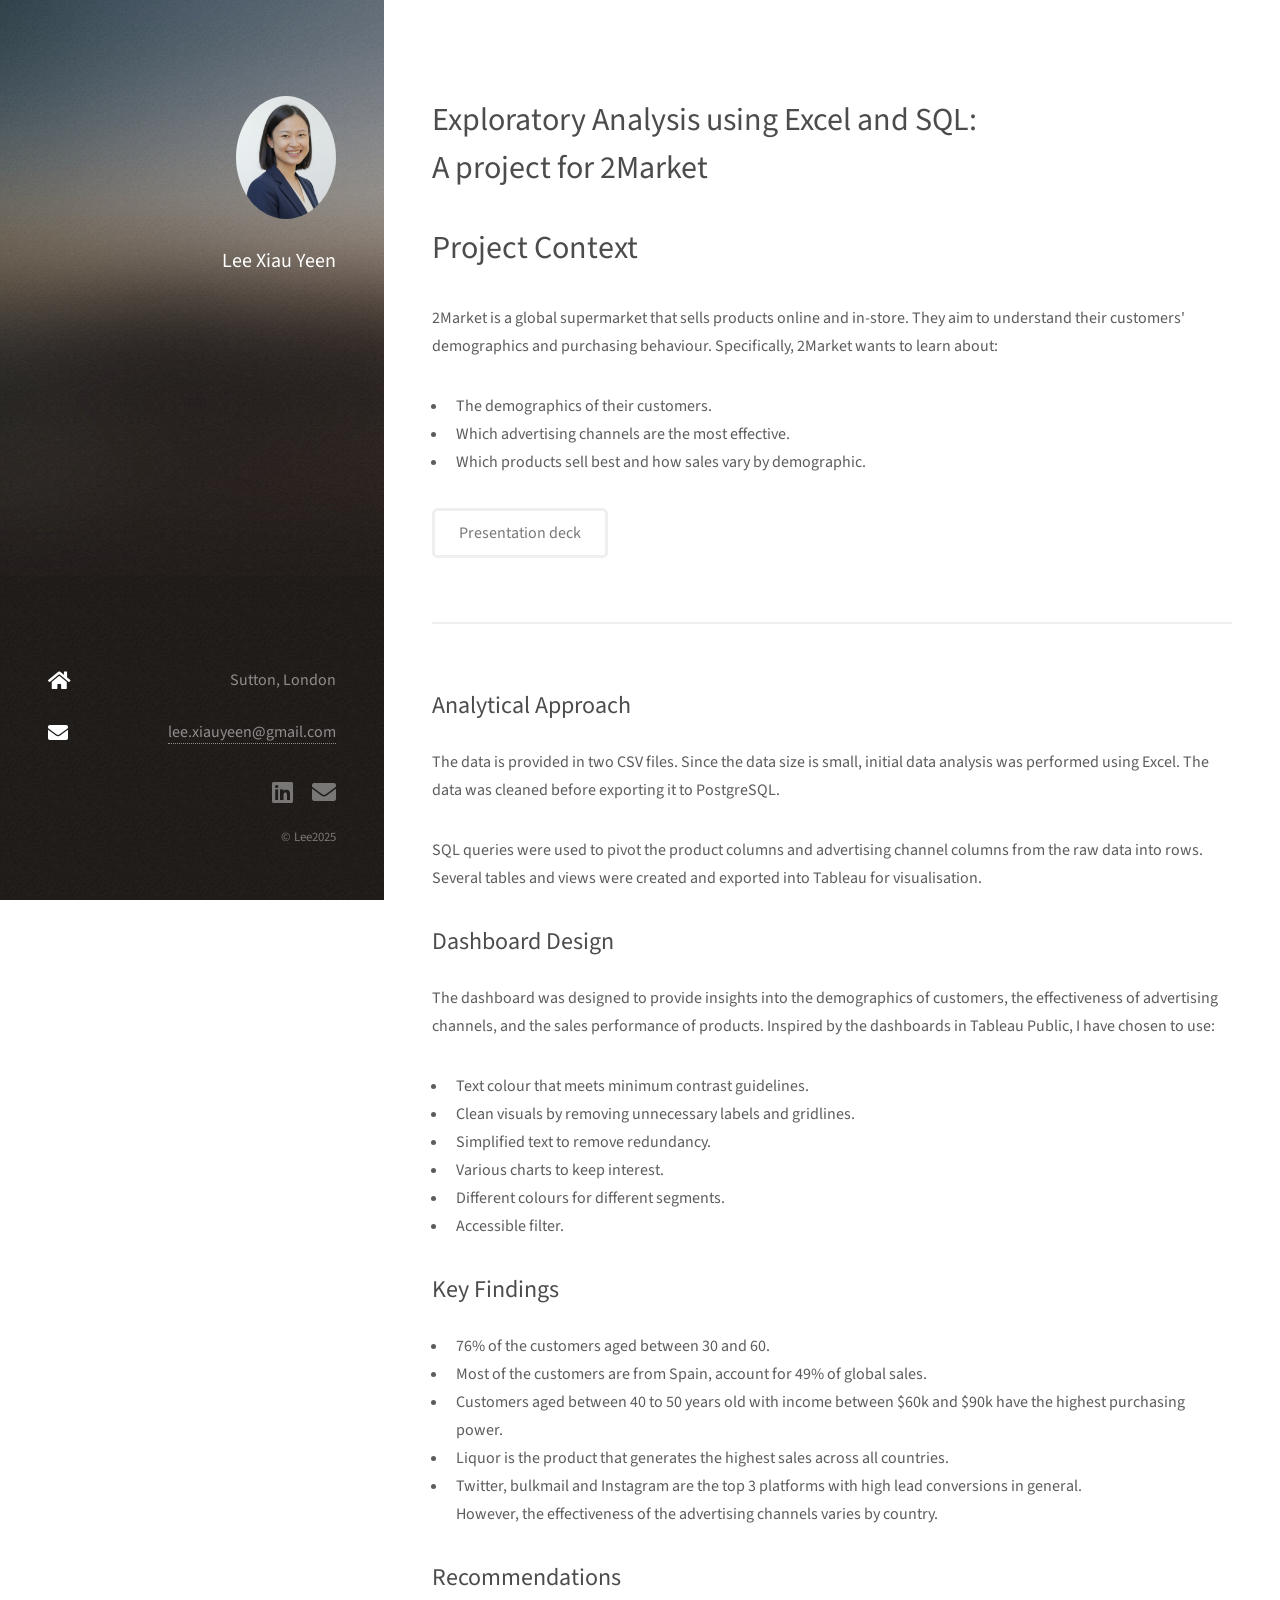
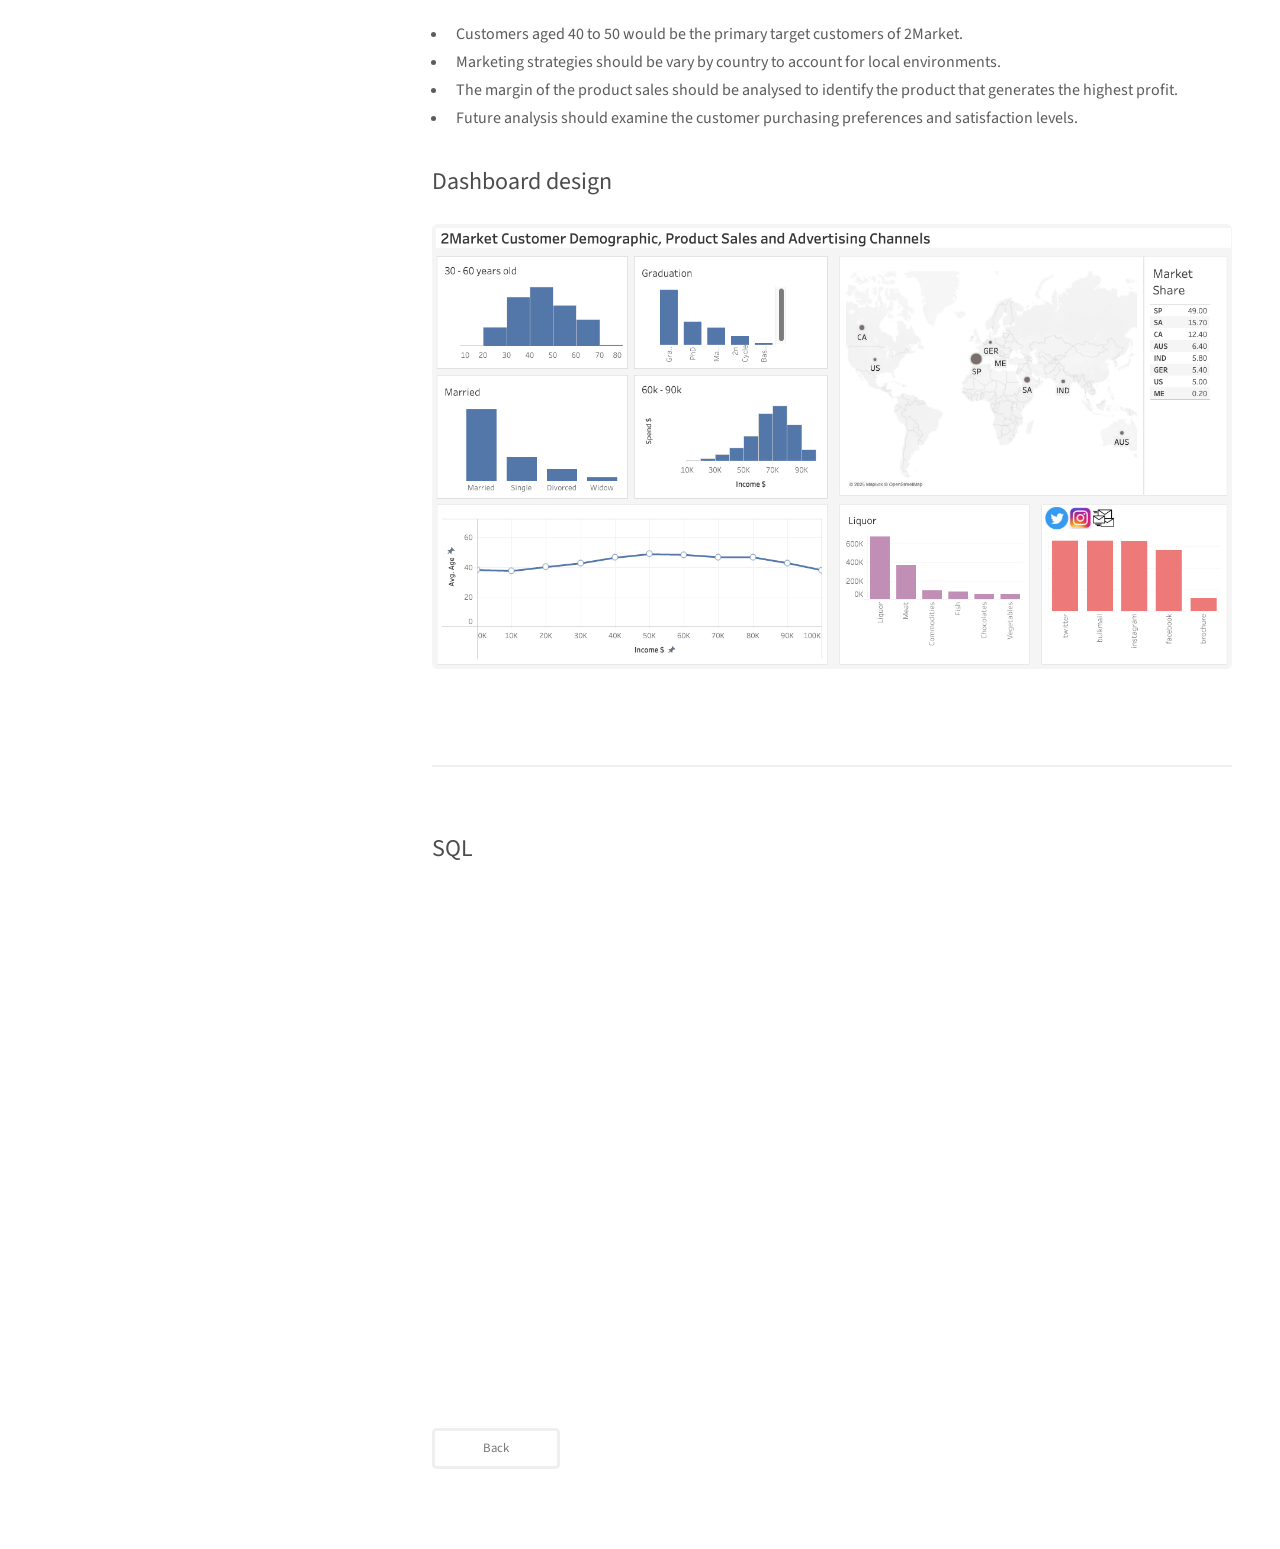
==== 2Market.html @ cb865eea "Add files via upload initial commit" ====
<!DOCTYPE HTML>
<!--
	Strata by HTML5 UP
	html5up.net | @ajlkn
	Free for personal and commercial use under the CCA 3.0 license (html5up.net/license)
-->
<html>
	<head>
		<title>Lee Xiau Yeen</title>
		<meta charset="utf-8" />
		<meta name="viewport" content="width=device-width, initial-scale=1, user-scalable=no" />
		<link rel="stylesheet" href="assets/css/main.css" />
	</head>
	<body class="is-preload">

		<!-- Header -->
			<header id="header">
				<div class="inner">
					<a href="#" class="image avatar"><img src="images/Portfolio photo.png" alt="" /></a>
					<h1><strong>Lee Xiau Yeen</strong><br />
					<br />
					</a></h1>
				</div>
			</header>

		<!-- Main -->
			<div id="main">

				<!-- One -->
					<section id="one">
						
						<header class="major">
							<h2>Exploratory Analysis using Excel and SQL: <br />
								A project for 2Market<br />
							</h2>
						</header>
						<header class="major">
							<h2>Project Context 
							</h2>
						</header>
						<p> 2Market is a global supermarket that sells products online and in-store. They aim to understand their customers' demographics and purchasing behaviour.
							Specifically, 2Market wants to learn about:
						<ul>
							<li>The demographics of their customers.</li>
							<li>Which advertising channels are the most effective.</li>
							<li>Which products sell best and how sales vary by demographic.</li>
						</ul>
						</p> 

						<ul class="actions">
							<li><a href="https://www.slideshare.net/slideshow/comprehensive-customer-and-sales-analysis-for-2market-s-marketing-strategy/286713421" class="button medium">Presentation deck</a></li>
							</ul>
							
					</section>

				<!-- Two -->
					<section id="two">
						<h2>Analytical Approach</h2>
								<p>The data is provided in two CSV files. Since the data size is small, initial data 
									analysis was performed using Excel. The data was cleaned before exporting it to PostgreSQL.</p>
								<p> SQL queries were used to pivot the product columns and advertising channel columns from the raw data into rows. 
									Several tables and views were created and exported into Tableau for visualisation. 

						<h2>Dashboard Design</h2>
							<p> The dashboard was designed to provide insights into the demographics of customers, the effectiveness of advertising channels, and the sales performance of products. 
								Inspired by the dashboards in Tableau Public, I have chosen to use:
							<ul>
								<li>Text colour that meets minimum contrast guidelines.</li>
								<li>Clean visuals by removing unnecessary labels and gridlines.</li>
								<li>Simplified text to remove redundancy.</li>
								<li>Various charts to keep interest.</li>
								<li>Different colours for different segments.</li>
								<li>Accessible filter.</li>
							</ul>
							</p>	

						<h2>Key Findings</h2>
						<ul>
							<li> 76% of the customers aged between 30 and 60.</li>
							<li> Most of the customers are from Spain, account for 49% of global sales.  </li>
							<li> Customers aged between 40 to 50 years old with income between $60k and $90k have the highest purchasing power.</li>
							<li> Liquor is the product that generates the highest sales across all countries.
							<li> Twitter, bulkmail and Instagram are the top 3 platforms with high lead conversions in general. <br>
								 However, the effectiveness of the advertising channels varies by country.
							
						</ul>
						
						<h2>Recommendations</h2>
						<ul>
							<li> Customers aged 40 to 50 would be the primary target customers of 2Market.  </li>
							<li> Marketing strategies should be vary by country to account for local environments.</li>
							<li> The margin of the product sales should be analysed to identify the product that generates the highest profit. </li>
							<li> Future analysis should examine the customer purchasing preferences and satisfaction levels. </li>
						</ul>
						
						<h2>Dashboard design</h2>
							<div class="row">
							<!-- <article class="col-6 col-12-xsmall work-item"> -->
								<a style="pointer-events: none; cursor: default;" class="image fit thumb"><img src="images/2Market/Assignment 1_2Market_Dashboard image.png" alt="" /></a>
							</article>
							
								
						
						</div>
						
					</section>

					

				<!-- Three -->
					<section id="three">

						<h2>SQL </h2>
							<iframe
  							src="http://localhost:8888/notebooks/Course%203%20Python/Assignment/Lee_Xiau%20Yeen_DA301_Assignment_Notebook.ipynb?"
  							width="100%"
  							height="500px"
							></iframe>
							<br /> <br />

					<footer>
							<ul class="actions">
							<li><a href="http://127.0.0.1:5500/html5up-strata.Lee/index.html" class="button small">Back</a></li>
							</ul>
						</footer>

						
					</section>

				<!-- Four -->
				<!--
					<section id="four">
						<h2>Elements</h2>

						<section>
							<h4>Text</h4>
							<p>This is <b>bold</b> and this is <strong>strong</strong>. This is <i>italic</i> and this is <em>emphasized</em>.
							This is <sup>superscript</sup> text and this is <sub>subscript</sub> text.
							This is <u>underlined</u> and this is code: <code>for (;;) { ... }</code>. Finally, <a href="#">this is a link</a>.</p>
							<hr />
							<header>
								<h4>Heading with a Subtitle</h4>
								<p>Lorem ipsum dolor sit amet nullam id egestas urna aliquam</p>
							</header>
							<p>Nunc lacinia ante nunc ac lobortis. Interdum adipiscing gravida odio porttitor sem non mi integer non faucibus ornare mi ut ante amet placerat aliquet. Volutpat eu sed ante lacinia sapien lorem accumsan varius montes viverra nibh in adipiscing blandit tempus accumsan.</p>
							<header>
								<h5>Heading with a Subtitle</h5>
								<p>Lorem ipsum dolor sit amet nullam id egestas urna aliquam</p>
							</header>
							<p>Nunc lacinia ante nunc ac lobortis. Interdum adipiscing gravida odio porttitor sem non mi integer non faucibus ornare mi ut ante amet placerat aliquet. Volutpat eu sed ante lacinia sapien lorem accumsan varius montes viverra nibh in adipiscing blandit tempus accumsan.</p>
							<hr />
							<h2>Heading Level 2</h2>
							<h3>Heading Level 3</h3>
							<h4>Heading Level 4</h4>
							<h5>Heading Level 5</h5>
							<h6>Heading Level 6</h6>
							<hr />
							<h5>Blockquote</h5>
							<blockquote>Fringilla nisl. Donec accumsan interdum nisi, quis tincidunt felis sagittis eget tempus euismod. Vestibulum ante ipsum primis in faucibus vestibulum. Blandit adipiscing eu felis iaculis volutpat ac adipiscing accumsan faucibus. Vestibulum ante ipsum primis in faucibus lorem ipsum dolor sit amet nullam adipiscing eu felis.</blockquote>
							<h5>Preformatted</h5>
							<pre><code>i = 0;

while (!deck.isInOrder()) {
print 'Iteration ' + i;
deck.shuffle();
i++;
}

print 'It took ' + i + ' iterations to sort the deck.';</code></pre>
						</section>

						<section>
							<h4>Lists</h4>
							<div class="row">
								<div class="col-6 col-12-xsmall">
									<h5>Unordered</h5>
									<ul>
										<li>Dolor pulvinar etiam magna etiam.</li>
										<li>Sagittis adipiscing lorem eleifend.</li>
										<li>Felis enim feugiat dolore viverra.</li>
									</ul>
									<h5>Alternate</h5>
									<ul class="alt">
										<li>Dolor pulvinar etiam magna etiam.</li>
										<li>Sagittis adipiscing lorem eleifend.</li>
										<li>Felis enim feugiat dolore viverra.</li>
									</ul>
								</div>
								<div class="col-6 col-12-xsmall">
									<h5>Ordered</h5>
									<ol>
										<li>Dolor pulvinar etiam magna etiam.</li>
										<li>Etiam vel felis at lorem sed viverra.</li>
										<li>Felis enim feugiat dolore viverra.</li>
										<li>Dolor pulvinar etiam magna etiam.</li>
										<li>Etiam vel felis at lorem sed viverra.</li>
										<li>Felis enim feugiat dolore viverra.</li>
									</ol>
									<h5>Icons</h5>
									<ul class="icons">
										<li><a href="#" class="icon brands fa-twitter"><span class="label">Twitter</span></a></li>
										<li><a href="#" class="icon brands fa-facebook-f"><span class="label">Facebook</span></a></li>
										<li><a href="#" class="icon brands fa-instagram"><span class="label">Instagram</span></a></li>
										<li><a href="#" class="icon brands fa-github"><span class="label">Github</span></a></li>
										<li><a href="#" class="icon brands fa-dribbble"><span class="label">Dribbble</span></a></li>
										<li><a href="#" class="icon brands fa-tumblr"><span class="label">Tumblr</span></a></li>
									</ul>
								</div>
							</div>
							<h5>Actions</h5>
							<ul class="actions">
								<li><a href="#" class="button primary">Default</a></li>
								<li><a href="#" class="button">Default</a></li>
							</ul>
							<ul class="actions small">
								<li><a href="#" class="button primary small">Small</a></li>
								<li><a href="#" class="button small">Small</a></li>
							</ul>
							<div class="row">
								<div class="col-6 col-12-small">
									<ul class="actions stacked">
										<li><a href="#" class="button primary">Default</a></li>
										<li><a href="#" class="button">Default</a></li>
									</ul>
								</div>
								<div class="col-6 col-12-small">
									<ul class="actions stacked">
										<li><a href="#" class="button primary small">Small</a></li>
										<li><a href="#" class="button small">Small</a></li>
									</ul>
								</div>
								<div class="col-6 col-12-small">
									<ul class="actions stacked">
										<li><a href="#" class="button primary fit">Default</a></li>
										<li><a href="#" class="button fit">Default</a></li>
									</ul>
								</div>
								<div class="col-6 col-12-small">
									<ul class="actions stacked">
										<li><a href="#" class="button primary small fit">Small</a></li>
										<li><a href="#" class="button small fit">Small</a></li>
									</ul>
								</div>
							</div>
						</section>

						<section>
							<h4>Table</h4>
							<h5>Default</h5>
							<div class="table-wrapper">
								<table>
									<thead>
										<tr>
											<th>Name</th>
											<th>Description</th>
											<th>Price</th>
										</tr>
									</thead>
									<tbody>
										<tr>
											<td>Item One</td>
											<td>Ante turpis integer aliquet porttitor.</td>
											<td>29.99</td>
										</tr>
										<tr>
											<td>Item Two</td>
											<td>Vis ac commodo adipiscing arcu aliquet.</td>
											<td>19.99</td>
										</tr>
										<tr>
											<td>Item Three</td>
											<td> Morbi faucibus arcu accumsan lorem.</td>
											<td>29.99</td>
										</tr>
										<tr>
											<td>Item Four</td>
											<td>Vitae integer tempus condimentum.</td>
											<td>19.99</td>
										</tr>
										<tr>
											<td>Item Five</td>
											<td>Ante turpis integer aliquet porttitor.</td>
											<td>29.99</td>
										</tr>
									</tbody>
									<tfoot>
										<tr>
											<td colspan="2"></td>
											<td>100.00</td>
										</tr>
									</tfoot>
								</table>
							</div>

							<h5>Alternate</h5>
							<div class="table-wrapper">
								<table class="alt">
									<thead>
										<tr>
											<th>Name</th>
											<th>Description</th>
											<th>Price</th>
										</tr>
									</thead>
									<tbody>
										<tr>
											<td>Item One</td>
											<td>Ante turpis integer aliquet porttitor.</td>
											<td>29.99</td>
										</tr>
										<tr>
											<td>Item Two</td>
											<td>Vis ac commodo adipiscing arcu aliquet.</td>
											<td>19.99</td>
										</tr>
										<tr>
											<td>Item Three</td>
											<td> Morbi faucibus arcu accumsan lorem.</td>
											<td>29.99</td>
										</tr>
										<tr>
											<td>Item Four</td>
											<td>Vitae integer tempus condimentum.</td>
											<td>19.99</td>
										</tr>
										<tr>
											<td>Item Five</td>
											<td>Ante turpis integer aliquet porttitor.</td>
											<td>29.99</td>
										</tr>
									</tbody>
									<tfoot>
										<tr>
											<td colspan="2"></td>
											<td>100.00</td>
										</tr>
									</tfoot>
								</table>
							</div>
						</section>

						<section>
							<h4>Buttons</h4>
							<ul class="actions">
								<li><a href="#" class="button primary">Primary</a></li>
								<li><a href="#" class="button">Default</a></li>
							</ul>
							<ul class="actions">
								<li><a href="#" class="button large">Large</a></li>
								<li><a href="#" class="button">Default</a></li>
								<li><a href="#" class="button small">Small</a></li>
							</ul>
							<ul class="actions fit">
								<li><a href="#" class="button primary fit">Fit</a></li>
								<li><a href="#" class="button fit">Fit</a></li>
							</ul>
							<ul class="actions fit small">
								<li><a href="#" class="button primary fit small">Fit + Small</a></li>
								<li><a href="#" class="button fit small">Fit + Small</a></li>
							</ul>
							<ul class="actions">
								<li><a href="#" class="button primary icon solid fa-download">Icon</a></li>
								<li><a href="#" class="button icon solid fa-download">Icon</a></li>
							</ul>
							<ul class="actions">
								<li><span class="button primary disabled">Primary</span></li>
								<li><span class="button disabled">Default</span></li>
							</ul>
						</section>

						<section>
							<h4>Form</h4>
							<form method="post" action="#">
								<div class="row gtr-uniform gtr-50">
									<div class="col-6 col-12-xsmall">
										<input type="text" name="demo-name" id="demo-name" value="" placeholder="Name" />
									</div>
									<div class="col-6 col-12-xsmall">
										<input type="email" name="demo-email" id="demo-email" value="" placeholder="Email" />
									</div>
									<div class="col-12">
										<select name="demo-category" id="demo-category">
											<option value="">- Category -</option>
											<option value="1">Manufacturing</option>
											<option value="1">Shipping</option>
											<option value="1">Administration</option>
											<option value="1">Human Resources</option>
										</select>
									</div>
									<div class="col-4 col-12-small">
										<input type="radio" id="demo-priority-low" name="demo-priority" checked>
										<label for="demo-priority-low">Low Priority</label>
									</div>
									<div class="col-4 col-12-small">
										<input type="radio" id="demo-priority-normal" name="demo-priority">
										<label for="demo-priority-normal">Normal Priority</label>
									</div>
									<div class="col-4 col-12-small">
										<input type="radio" id="demo-priority-high" name="demo-priority">
										<label for="demo-priority-high">High Priority</label>
									</div>
									<div class="col-6 col-12-small">
										<input type="checkbox" id="demo-copy" name="demo-copy">
										<label for="demo-copy">Email me a copy of this message</label>
									</div>
									<div class="col-6 col-12-small">
										<input type="checkbox" id="demo-human" name="demo-human" checked>
										<label for="demo-human">I am a human and not a robot</label>
									</div>
									<div class="col-12">
										<textarea name="demo-message" id="demo-message" placeholder="Enter your message" rows="6"></textarea>
									</div>
									<div class="col-12">
										<ul class="actions">
											<li><input type="submit" value="Send Message" class="primary" /></li>
											<li><input type="reset" value="Reset" /></li>
										</ul>
									</div>
								</div>
							</form>
						</section>

						<section>
							<h4>Image</h4>
							<h5>Fit</h5>
							<div class="box alt">
								<div class="row gtr-50 gtr-uniform">
									<div class="col-12"><span class="image fit"><img src="images/fulls/05.jpg" alt="" /></span></div>
									<div class="col-4"><span class="image fit"><img src="images/thumbs/01.jpg" alt="" /></span></div>
									<div class="col-4"><span class="image fit"><img src="images/thumbs/02.jpg" alt="" /></span></div>
									<div class="col-4"><span class="image fit"><img src="images/thumbs/03.jpg" alt="" /></span></div>
									<div class="col-4"><span class="image fit"><img src="images/thumbs/04.jpg" alt="" /></span></div>
									<div class="col-4"><span class="image fit"><img src="images/thumbs/05.jpg" alt="" /></span></div>
									<div class="col-4"><span class="image fit"><img src="images/thumbs/06.jpg" alt="" /></span></div>
									<div class="col-4"><span class="image fit"><img src="images/thumbs/03.jpg" alt="" /></span></div>
									<div class="col-4"><span class="image fit"><img src="images/thumbs/02.jpg" alt="" /></span></div>
									<div class="col-4"><span class="image fit"><img src="images/thumbs/01.jpg" alt="" /></span></div>
								</div>
							</div>
							<h5>Left &amp; Right</h5>
							<p><span class="image left"><img src="images/avatar.jpg" alt="" /></span>Fringilla nisl. Donec accumsan interdum nisi, quis tincidunt felis sagittis eget. tempus euismod. Vestibulum ante ipsum primis in faucibus vestibulum. Blandit adipiscing eu felis iaculis volutpat ac adipiscing accumsan eu faucibus. Integer ac pellentesque praesent tincidunt felis sagittis eget. tempus euismod. Vestibulum ante ipsum primis in faucibus vestibulum. Blandit adipiscing eu felis iaculis volutpat ac adipiscing accumsan eu faucibus. Integer ac pellentesque praesent. Donec accumsan interdum nisi, quis tincidunt felis sagittis eget. tempus euismod. Vestibulum ante ipsum primis in faucibus vestibulum. Blandit adipiscing eu felis iaculis volutpat ac adipiscing accumsan eu faucibus. Integer ac pellentesque praesent tincidunt felis sagittis eget. tempus euismod. Vestibulum ante ipsum primis in faucibus vestibulum. Blandit adipiscing eu felis iaculis volutpat ac adipiscing accumsan eu faucibus. Integer ac pellentesque praesent.</p>
							<p><span class="image right"><img src="images/avatar.jpg" alt="" /></span>Fringilla nisl. Donec accumsan interdum nisi, quis tincidunt felis sagittis eget. tempus euismod. Vestibulum ante ipsum primis in faucibus vestibulum. Blandit adipiscing eu felis iaculis volutpat ac adipiscing accumsan eu faucibus. Integer ac pellentesque praesent tincidunt felis sagittis eget. tempus euismod. Vestibulum ante ipsum primis in faucibus vestibulum. Blandit adipiscing eu felis iaculis volutpat ac adipiscing accumsan eu faucibus. Integer ac pellentesque praesent. Donec accumsan interdum nisi, quis tincidunt felis sagittis eget. tempus euismod. Vestibulum ante ipsum primis in faucibus vestibulum. Blandit adipiscing eu felis iaculis volutpat ac adipiscing accumsan eu faucibus. Integer ac pellentesque praesent tincidunt felis sagittis eget. tempus euismod. Vestibulum ante ipsum primis in faucibus vestibulum. Blandit adipiscing eu felis iaculis volutpat ac adipiscing accumsan eu faucibus. Integer ac pellentesque praesent.</p>
						</section>

					</section>
				-->

			</div>

		<!-- Footer -->
			<footer id="footer">
				
				<div class="inner"></div>
					<ul class="labeled-icons">
					<li>
					<h3 class="icon solid fa-home"><span class="label">Address</span></h3>
						Sutton, London
					</li>
					<li>
					<h3 class="icon solid fa-envelope"><span class="label">Email</span></h3>
						<a href="#">lee.xiauyeen@gmail.com</a>
					</li>
				</ul>
					<ul class="icons">
						
						<li><a href="https://www.linkedin.com/in/xiau-yeen-lee-0aab9ab6/" class="icon brands fa-linkedin"><span class="label">linkedin</span></a></li>
						<li><a href="mailto:lee.xiauyeen@gmail.com" class="icon solid fa-envelope"><span class="label">Email</span></a></li>
					</ul>
					<ul class="copyright">
						<li>&copy; Lee2025</li>
					</ul>
				</div>
			</footer>

		<!-- Scripts -->
			<script src="assets/js/jquery.min.js"></script>
			<script src="assets/js/jquery.poptrox.min.js"></script>
			<script src="assets/js/browser.min.js"></script>
			<script src="assets/js/breakpoints.min.js"></script>
			<script src="assets/js/util.js"></script>
			<script src="assets/js/main.js"></script>

	</body>
</html>
---- assets/css/main.css ----
@import url("fontawesome-all.min.css");
@import url("https://fonts.googleapis.com/css?family=Source+Sans+Pro:400,400italic");

/*
	Strata by HTML5 UP
	html5up.net | @ajlkn
	Free for personal and commercial use under the CCA 3.0 license (html5up.net/license)
*/

html, body, div, span, applet, object,
iframe, h1, h2, h3, h4, h5, h6, p, blockquote,
pre, a, abbr, acronym, address, big, cite,
code, del, dfn, em, img, ins, kbd, q, s, samp,
small, strike, strong, sub, sup, tt, var, b,
u, i, center, dl, dt, dd, ol, ul, li, fieldset,
form, label, legend, table, caption, tbody,
tfoot, thead, tr, th, td, article, aside,
canvas, details, embed, figure, figcaption,
footer, header, hgroup, menu, nav, output, ruby,
section, summary, time, mark, audio, video {
	margin: 0;
	padding: 0;
	border: 0;
	font-size: 100%;
	font: inherit;
	vertical-align: baseline;}

article, aside, details, figcaption, figure,
footer, header, hgroup, menu, nav, section {
	display: block;}

body {
	line-height: 1;
}

ol, ul {
	list-style: none;
}

blockquote, q {
	quotes: none;
}

	blockquote:before, blockquote:after, q:before, q:after {
		content: '';
		content: none;
	}

table {
	border-collapse: collapse;
	border-spacing: 0;
}

body {
	-webkit-text-size-adjust: none;
}

mark {
	background-color: transparent;
	color: inherit;
}

input::-moz-focus-inner {
	border: 0;
	padding: 0;
}

input, select, textarea {
	-moz-appearance: none;
	-webkit-appearance: none;
	-ms-appearance: none;
	appearance: none;
}

/* Basic */

	html {
		box-sizing: border-box;
	}

	*, *:before, *:after {
		box-sizing: inherit;
	}

	body {
		background: #fff;
	}

		body.is-preload *, body.is-preload *:before, body.is-preload *:after {
			-moz-animation: none !important;
			-webkit-animation: none !important;
			-ms-animation: none !important;
			animation: none !important;
			-moz-transition: none !important;
			-webkit-transition: none !important;
			-ms-transition: none !important;
			transition: none !important;
		}

	body, input, select, textarea {
		color: #5c5c5c;
		font-family: "Source Sans Pro", Helvetica, sans-serif;
		font-size: 16pt;
		font-weight: 400;
		line-height: 1.75em;
	}

	a {
		-moz-transition: color 0.2s ease-in-out, border-color 0.2s ease-in-out;
		-webkit-transition: color 0.2s ease-in-out, border-color 0.2s ease-in-out;
		-ms-transition: color 0.2s ease-in-out, border-color 0.2s ease-in-out;
		transition: color 0.2s ease-in-out, border-color 0.2s ease-in-out;
		border-bottom: dotted 1px;
		color: #49bf9d;
		text-decoration: none;
	}

		a:hover {
			border-bottom-color: transparent;
			color: #49bf9d !important;
			text-decoration: none;
		}

	strong, b {
		color: #787878;
		font-weight: 400;
	}

	em, i {
		font-style: italic;
	}

	p {
		margin: 0 0 2em 0;
	}

	h1, h2, h3, h4, h5, h6 {
		color: #4c4c4c;
		font-weight: 400;
		line-height: 1em;
		margin: 0 0 1em 0;
	}

		h1 a, h2 a, h3 a, h4 a, h5 a, h6 a {
			color: inherit;
			text-decoration: none;
		}

	h1 {
		font-size: 2em;
		line-height: 1.5em;
	}

	h2 {
		font-size: 1.5em;
		line-height: 1.5em;
	}

	h3 {
		font-size: 1.25em;
		line-height: 1.5em;
	}

	h4 {
		font-size: 1.1em;
		line-height: 1.5em;
		color: #3584bd;
	}

	h5 {
		font-size: 0.9em;
		line-height: 1.5em;
	}

	h6 {
		font-size: 0.7em;
		line-height: 1.5em;
	}

	sub {
		font-size: 0.8em;
		position: relative;
		top: 0.5em;
	}

	sup {
		font-size: 0.8em;
		position: relative;
		top: -0.5em;
	}

	hr {
		border: 0;
		border-bottom: solid 2px #efefef;
		margin: 2em 0;
	}

		hr.major {
			margin: 3em 0;
		}

	blockquote {
		border-left: solid 6px #efefef;
		font-style: italic;
		margin: 0 0 2em 0;
		padding: 0.5em 0 0.5em 1.5em;
	}

	code {
		background: #f7f7f7;
		border-radius: 0.35em;
		border: solid 2px #efefef;
		font-family: "Courier New", monospace;
		font-size: 0.9em;
		margin: 0 0.25em;
		padding: 0.25em 0.65em;
	}

	pre {
		-webkit-overflow-scrolling: touch;
		font-family: "Courier New", monospace;
		font-size: 0.9em;
		margin: 0 0 2em 0;
	}

		pre code {
			display: block;
			line-height: 1.75em;
			padding: 1em 1.5em;
			overflow-x: auto;
		}

	.align-left {
		text-align: left;
	}

	.align-center {
		text-align: center;
	}

	.align-right {
		text-align: right;
	}

/* Container */

	.container {
		margin: 0 auto;
		max-width: calc(100% - 4em);
		width: 100%;
	}

		.container.xsmall {
			width: 25%;
		}

		.container.small {
			width: 50%;
		}

		.container.medium {
			width: 75%;
		}

		.container.large {
			width: 125%;
		}

		.container.xlarge {
			width: 150%;
		}

		.container.max {
			width: 100%;
		}

		@media screen and (max-width: 980px) {

			.container {
				width: 100% !important;
				max-width: 100% !important;
			}

		}

		@media screen and (max-width: 480px) {

			.container {
				max-width: calc(100% - 3em);
			}

		}

/* Row */

	.row {
		display: flex;
		flex-wrap: wrap;
		box-sizing: border-box;
		align-items: stretch;
	}

		.row > * {
			box-sizing: border-box;
		}

		.row.gtr-uniform > * > :last-child {
			margin-bottom: 0;
		}

		.row.aln-left {
			justify-content: flex-start;
		}

		.row.aln-center {
			justify-content: center;
		}

		.row.aln-right {
			justify-content: flex-end;
		}

		.row.aln-top {
			align-items: flex-start;
		}

		.row.aln-middle {
			align-items: center;
		}

		.row.aln-bottom {
			align-items: flex-end;
		}

		.row > .imp {
			order: -1;
		}

		.row > .col-1 {
			width: 8.33333%;
		}

		.row > .off-1 {
			margin-left: 8.33333%;
		}

		.row > .col-2 {
			width: 16.66667%;
		}

		.row > .off-2 {
			margin-left: 16.66667%;
		}

		.row > .col-3 {
			width: 25%;
		}

		.row > .off-3 {
			margin-left: 25%;
		}

		.row > .col-4 {
			width: 33.33333%;
		}

		.row > .off-4 {
			margin-left: 33.33333%;
		}

		.row > .col-5 {
			width: 41.66667%;
		}

		.row > .off-5 {
			margin-left: 41.66667%;
		}

		.row > .col-6 {
			width: 50%;
		}

		.row > .off-6 {
			margin-left: 50%;
		}

		.row > .col-7 {
			width: 58.33333%;
		}

		.row > .off-7 {
			margin-left: 58.33333%;
		}

		.row > .col-8 {
			width: 66.66667%;
		}

		.row > .off-8 {
			margin-left: 66.66667%;
		}

		.row > .col-9 {
			width: 75%;
		}

		.row > .off-9 {
			margin-left: 75%;
		}

		.row > .col-10 {
			width: 83.33333%;
		}

		.row > .off-10 {
			margin-left: 83.33333%;
		}

		.row > .col-11 {
			width: 91.66667%;
		}

		.row > .off-11 {
			margin-left: 91.66667%;
		}

		.row > .col-12 {
			width: 100%;
		}

		.row > .off-12 {
			margin-left: 100%;
		}

		.row.gtr-0 {
			margin-top: 0;
			margin-left: 0em;
		}

			.row.gtr-0 > * {
				padding: 0 0 0 0em;
			}

			.row.gtr-0.gtr-uniform {
				margin-top: 0em;
			}

				.row.gtr-0.gtr-uniform > * {
					padding-top: 0em;
				}

		.row.gtr-25 {
			margin-top: 0;
			margin-left: -0.625em;
		}

			.row.gtr-25 > * {
				padding: 0 0 0 0.625em;
			}

			.row.gtr-25.gtr-uniform {
				margin-top: -0.625em;
			}

				.row.gtr-25.gtr-uniform > * {
					padding-top: 0.625em;
				}

		.row.gtr-50 {
			margin-top: 0;
			margin-left: -1.25em;
		}

			.row.gtr-50 > * {
				padding: 0 0 0 1.25em;
			}

			.row.gtr-50.gtr-uniform {
				margin-top: -1.25em;
			}

				.row.gtr-50.gtr-uniform > * {
					padding-top: 1.25em;
				}

		.row {
			margin-top: 0;
			margin-left: -2.5em;
		}

			.row > * {
				padding: 0 0 0 2.5em;
			}

			.row.gtr-uniform {
				margin-top: -2.5em;
			}

				.row.gtr-uniform > * {
					padding-top: 2.5em;
				}

		.row.gtr-150 {
			margin-top: 0;
			margin-left: -3.75em;
		}

			.row.gtr-150 > * {
				padding: 0 0 0 3.75em;
			}

			.row.gtr-150.gtr-uniform {
				margin-top: -3.75em;
			}

				.row.gtr-150.gtr-uniform > * {
					padding-top: 3.75em;
				}

		.row.gtr-200 {
			margin-top: 0;
			margin-left: -5em;
		}

			.row.gtr-200 > * {
				padding: 0 0 0 5em;
			}

			.row.gtr-200.gtr-uniform {
				margin-top: -5em;
			}

				.row.gtr-200.gtr-uniform > * {
					padding-top: 5em;
				}

		@media screen and (max-width: 1800px) {

			.row {
				display: flex;
				flex-wrap: wrap;
				box-sizing: border-box;
				align-items: stretch;
			}

				.row > * {
					box-sizing: border-box;
				}

				.row.gtr-uniform > * > :last-child {
					margin-bottom: 0;
				}

				.row.aln-left {
					justify-content: flex-start;
				}

				.row.aln-center {
					justify-content: center;
				}

				.row.aln-right {
					justify-content: flex-end;
				}

				.row.aln-top {
					align-items: flex-start;
				}

				.row.aln-middle {
					align-items: center;
				}

				.row.aln-bottom {
					align-items: flex-end;
				}

				.row > .imp-xlarge {
					order: -1;
				}

				.row > .col-1-xlarge {
					width: 8.33333%;
				}

				.row > .off-1-xlarge {
					margin-left: 8.33333%;
				}

				.row > .col-2-xlarge {
					width: 16.66667%;
				}

				.row > .off-2-xlarge {
					margin-left: 16.66667%;
				}

				.row > .col-3-xlarge {
					width: 25%;
				}

				.row > .off-3-xlarge {
					margin-left: 25%;
				}

				.row > .col-4-xlarge {
					width: 33.33333%;
				}

				.row > .off-4-xlarge {
					margin-left: 33.33333%;
				}

				.row > .col-5-xlarge {
					width: 41.66667%;
				}

				.row > .off-5-xlarge {
					margin-left: 41.66667%;
				}

				.row > .col-6-xlarge {
					width: 50%;
				}

				.row > .off-6-xlarge {
					margin-left: 50%;
				}

				.row > .col-7-xlarge {
					width: 58.33333%;
				}

				.row > .off-7-xlarge {
					margin-left: 58.33333%;
				}

				.row > .col-8-xlarge {
					width: 66.66667%;
				}

				.row > .off-8-xlarge {
					margin-left: 66.66667%;
				}

				.row > .col-9-xlarge {
					width: 75%;
				}

				.row > .off-9-xlarge {
					margin-left: 75%;
				}

				.row > .col-10-xlarge {
					width: 83.33333%;
				}

				.row > .off-10-xlarge {
					margin-left: 83.33333%;
				}

				.row > .col-11-xlarge {
					width: 91.66667%;
				}

				.row > .off-11-xlarge {
					margin-left: 91.66667%;
				}

				.row > .col-12-xlarge {
					width: 100%;
				}

				.row > .off-12-xlarge {
					margin-left: 100%;
				}

				.row.gtr-0 {
					margin-top: 0;
					margin-left: 0em;
				}

					.row.gtr-0 > * {
						padding: 0 0 0 0em;
					}

					.row.gtr-0.gtr-uniform {
						margin-top: 0em;
					}

						.row.gtr-0.gtr-uniform > * {
							padding-top: 0em;
						}

				.row.gtr-25 {
					margin-top: 0;
					margin-left: -0.625em;
				}

					.row.gtr-25 > * {
						padding: 0 0 0 0.625em;
					}

					.row.gtr-25.gtr-uniform {
						margin-top: -0.625em;
					}

						.row.gtr-25.gtr-uniform > * {
							padding-top: 0.625em;
						}

				.row.gtr-50 {
					margin-top: 0;
					margin-left: -1.25em;
				}

					.row.gtr-50 > * {
						padding: 0 0 0 1.25em;
					}

					.row.gtr-50.gtr-uniform {
						margin-top: -1.25em;
					}

						.row.gtr-50.gtr-uniform > * {
							padding-top: 1.25em;
						}

				.row {
					margin-top: 0;
					margin-left: -2.5em;
				}

					.row > * {
						padding: 0 0 0 2.5em;
					}

					.row.gtr-uniform {
						margin-top: -2.5em;
					}

						.row.gtr-uniform > * {
							padding-top: 2.5em;
						}

				.row.gtr-150 {
					margin-top: 0;
					margin-left: -3.75em;
				}

					.row.gtr-150 > * {
						padding: 0 0 0 3.75em;
					}

					.row.gtr-150.gtr-uniform {
						margin-top: -3.75em;
					}

						.row.gtr-150.gtr-uniform > * {
							padding-top: 3.75em;
						}

				.row.gtr-200 {
					margin-top: 0;
					margin-left: -5em;
				}

					.row.gtr-200 > * {
						padding: 0 0 0 5em;
					}

					.row.gtr-200.gtr-uniform {
						margin-top: -5em;
					}

						.row.gtr-200.gtr-uniform > * {
							padding-top: 5em;
						}

		}

		@media screen and (max-width: 1280px) {

			.row {
				display: flex;
				flex-wrap: wrap;
				box-sizing: border-box;
				align-items: stretch;
			}

				.row > * {
					box-sizing: border-box;
				}

				.row.gtr-uniform > * > :last-child {
					margin-bottom: 0;
				}

				.row.aln-left {
					justify-content: flex-start;
				}

				.row.aln-center {
					justify-content: center;
				}

				.row.aln-right {
					justify-content: flex-end;
				}

				.row.aln-top {
					align-items: flex-start;
				}

				.row.aln-middle {
					align-items: center;
				}

				.row.aln-bottom {
					align-items: flex-end;
				}

				.row > .imp-large {
					order: -1;
				}

				.row > .col-1-large {
					width: 8.33333%;
				}

				.row > .off-1-large {
					margin-left: 8.33333%;
				}

				.row > .col-2-large {
					width: 16.66667%;
				}

				.row > .off-2-large {
					margin-left: 16.66667%;
				}

				.row > .col-3-large {
					width: 25%;
				}

				.row > .off-3-large {
					margin-left: 25%;
				}

				.row > .col-4-large {
					width: 33.33333%;
				}

				.row > .off-4-large {
					margin-left: 33.33333%;
				}

				.row > .col-5-large {
					width: 41.66667%;
				}

				.row > .off-5-large {
					margin-left: 41.66667%;
				}

				.row > .col-6-large {
					width: 50%;
				}

				.row > .off-6-large {
					margin-left: 50%;
				}

				.row > .col-7-large {
					width: 58.33333%;
				}

				.row > .off-7-large {
					margin-left: 58.33333%;
				}

				.row > .col-8-large {
					width: 66.66667%;
				}

				.row > .off-8-large {
					margin-left: 66.66667%;
				}

				.row > .col-9-large {
					width: 75%;
				}

				.row > .off-9-large {
					margin-left: 75%;
				}

				.row > .col-10-large {
					width: 83.33333%;
				}

				.row > .off-10-large {
					margin-left: 83.33333%;
				}

				.row > .col-11-large {
					width: 91.66667%;
				}

				.row > .off-11-large {
					margin-left: 91.66667%;
				}

				.row > .col-12-large {
					width: 100%;
				}

				.row > .off-12-large {
					margin-left: 100%;
				}

				.row.gtr-0 {
					margin-top: 0;
					margin-left: 0em;
				}

					.row.gtr-0 > * {
						padding: 0 0 0 0em;
					}

					.row.gtr-0.gtr-uniform {
						margin-top: 0em;
					}

						.row.gtr-0.gtr-uniform > * {
							padding-top: 0em;
						}

				.row.gtr-25 {
					margin-top: 0;
					margin-left: -0.5em;
				}

					.row.gtr-25 > * {
						padding: 0 0 0 0.5em;
					}

					.row.gtr-25.gtr-uniform {
						margin-top: -0.5em;
					}

						.row.gtr-25.gtr-uniform > * {
							padding-top: 0.5em;
						}

				.row.gtr-50 {
					margin-top: 0;
					margin-left: -1em;
				}

					.row.gtr-50 > * {
						padding: 0 0 0 1em;
					}

					.row.gtr-50.gtr-uniform {
						margin-top: -1em;
					}

						.row.gtr-50.gtr-uniform > * {
							padding-top: 1em;
						}

				.row {
					margin-top: 0;
					margin-left: -2em;
				}

					.row > * {
						padding: 0 0 0 2em;
					}

					.row.gtr-uniform {
						margin-top: -2em;
					}

						.row.gtr-uniform > * {
							padding-top: 2em;
						}

				.row.gtr-150 {
					margin-top: 0;
					margin-left: -3em;
				}

					.row.gtr-150 > * {
						padding: 0 0 0 3em;
					}

					.row.gtr-150.gtr-uniform {
						margin-top: -3em;
					}

						.row.gtr-150.gtr-uniform > * {
							padding-top: 3em;
						}

				.row.gtr-200 {
					margin-top: 0;
					margin-left: -4em;
				}

					.row.gtr-200 > * {
						padding: 0 0 0 4em;
					}

					.row.gtr-200.gtr-uniform {
						margin-top: -4em;
					}

						.row.gtr-200.gtr-uniform > * {
							padding-top: 4em;
						}

		}

		@media screen and (max-width: 980px) {

			.row {
				display: flex;
				flex-wrap: wrap;
				box-sizing: border-box;
				align-items: stretch;
			}

				.row > * {
					box-sizing: border-box;
				}

				.row.gtr-uniform > * > :last-child {
					margin-bottom: 0;
				}

				.row.aln-left {
					justify-content: flex-start;
				}

				.row.aln-center {
					justify-content: center;
				}

				.row.aln-right {
					justify-content: flex-end;
				}

				.row.aln-top {
					align-items: flex-start;
				}

				.row.aln-middle {
					align-items: center;
				}

				.row.aln-bottom {
					align-items: flex-end;
				}

				.row > .imp-medium {
					order: -1;
				}

				.row > .col-1-medium {
					width: 8.33333%;
				}

				.row > .off-1-medium {
					margin-left: 8.33333%;
				}

				.row > .col-2-medium {
					width: 16.66667%;
				}

				.row > .off-2-medium {
					margin-left: 16.66667%;
				}

				.row > .col-3-medium {
					width: 25%;
				}

				.row > .off-3-medium {
					margin-left: 25%;
				}

				.row > .col-4-medium {
					width: 33.33333%;
				}

				.row > .off-4-medium {
					margin-left: 33.33333%;
				}

				.row > .col-5-medium {
					width: 41.66667%;
				}

				.row > .off-5-medium {
					margin-left: 41.66667%;
				}

				.row > .col-6-medium {
					width: 50%;
				}

				.row > .off-6-medium {
					margin-left: 50%;
				}

				.row > .col-7-medium {
					width: 58.33333%;
				}

				.row > .off-7-medium {
					margin-left: 58.33333%;
				}

				.row > .col-8-medium {
					width: 66.66667%;
				}

				.row > .off-8-medium {
					margin-left: 66.66667%;
				}

				.row > .col-9-medium {
					width: 75%;
				}

				.row > .off-9-medium {
					margin-left: 75%;
				}

				.row > .col-10-medium {
					width: 83.33333%;
				}

				.row > .off-10-medium {
					margin-left: 83.33333%;
				}

				.row > .col-11-medium {
					width: 91.66667%;
				}

				.row > .off-11-medium {
					margin-left: 91.66667%;
				}

				.row > .col-12-medium {
					width: 100%;
				}

				.row > .off-12-medium {
					margin-left: 100%;
				}

				.row.gtr-0 {
					margin-top: 0;
					margin-left: 0em;
				}

					.row.gtr-0 > * {
						padding: 0 0 0 0em;
					}

					.row.gtr-0.gtr-uniform {
						margin-top: 0em;
					}

						.row.gtr-0.gtr-uniform > * {
							padding-top: 0em;
						}

				.row.gtr-25 {
					margin-top: 0;
					margin-left: -0.5em;
				}

					.row.gtr-25 > * {
						padding: 0 0 0 0.5em;
					}

					.row.gtr-25.gtr-uniform {
						margin-top: -0.5em;
					}

						.row.gtr-25.gtr-uniform > * {
							padding-top: 0.5em;
						}

				.row.gtr-50 {
					margin-top: 0;
					margin-left: -1em;
				}

					.row.gtr-50 > * {
						padding: 0 0 0 1em;
					}

					.row.gtr-50.gtr-uniform {
						margin-top: -1em;
					}

						.row.gtr-50.gtr-uniform > * {
							padding-top: 1em;
						}

				.row {
					margin-top: 0;
					margin-left: -2em;
				}

					.row > * {
						padding: 0 0 0 2em;
					}

					.row.gtr-uniform {
						margin-top: -2em;
					}

						.row.gtr-uniform > * {
							padding-top: 2em;
						}

				.row.gtr-150 {
					margin-top: 0;
					margin-left: -3em;
				}

					.row.gtr-150 > * {
						padding: 0 0 0 3em;
					}

					.row.gtr-150.gtr-uniform {
						margin-top: -3em;
					}

						.row.gtr-150.gtr-uniform > * {
							padding-top: 3em;
						}

				.row.gtr-200 {
					margin-top: 0;
					margin-left: -4em;
				}

					.row.gtr-200 > * {
						padding: 0 0 0 4em;
					}

					.row.gtr-200.gtr-uniform {
						margin-top: -4em;
					}

						.row.gtr-200.gtr-uniform > * {
							padding-top: 4em;
						}

		}

		@media screen and (max-width: 736px) {

			.row {
				display: flex;
				flex-wrap: wrap;
				box-sizing: border-box;
				align-items: stretch;
			}

				.row > * {
					box-sizing: border-box;
				}

				.row.gtr-uniform > * > :last-child {
					margin-bottom: 0;
				}

				.row.aln-left {
					justify-content: flex-start;
				}

				.row.aln-center {
					justify-content: center;
				}

				.row.aln-right {
					justify-content: flex-end;
				}

				.row.aln-top {
					align-items: flex-start;
				}

				.row.aln-middle {
					align-items: center;
				}

				.row.aln-bottom {
					align-items: flex-end;
				}

				.row > .imp-small {
					order: -1;
				}

				.row > .col-1-small {
					width: 8.33333%;
				}

				.row > .off-1-small {
					margin-left: 8.33333%;
				}

				.row > .col-2-small {
					width: 16.66667%;
				}

				.row > .off-2-small {
					margin-left: 16.66667%;
				}

				.row > .col-3-small {
					width: 25%;
				}

				.row > .off-3-small {
					margin-left: 25%;
				}

				.row > .col-4-small {
					width: 33.33333%;
				}

				.row > .off-4-small {
					margin-left: 33.33333%;
				}

				.row > .col-5-small {
					width: 41.66667%;
				}

				.row > .off-5-small {
					margin-left: 41.66667%;
				}

				.row > .col-6-small {
					width: 50%;
				}

				.row > .off-6-small {
					margin-left: 50%;
				}

				.row > .col-7-small {
					width: 58.33333%;
				}

				.row > .off-7-small {
					margin-left: 58.33333%;
				}

				.row > .col-8-small {
					width: 66.66667%;
				}

				.row > .off-8-small {
					margin-left: 66.66667%;
				}

				.row > .col-9-small {
					width: 75%;
				}

				.row > .off-9-small {
					margin-left: 75%;
				}

				.row > .col-10-small {
					width: 83.33333%;
				}

				.row > .off-10-small {
					margin-left: 83.33333%;
				}

				.row > .col-11-small {
					width: 91.66667%;
				}

				.row > .off-11-small {
					margin-left: 91.66667%;
				}

				.row > .col-12-small {
					width: 100%;
				}

				.row > .off-12-small {
					margin-left: 100%;
				}

				.row.gtr-0 {
					margin-top: 0;
					margin-left: 0em;
				}

					.row.gtr-0 > * {
						padding: 0 0 0 0em;
					}

					.row.gtr-0.gtr-uniform {
						margin-top: 0em;
					}

						.row.gtr-0.gtr-uniform > * {
							padding-top: 0em;
						}

				.row.gtr-25 {
					margin-top: 0;
					margin-left: -0.375em;
				}

					.row.gtr-25 > * {
						padding: 0 0 0 0.375em;
					}

					.row.gtr-25.gtr-uniform {
						margin-top: -0.375em;
					}

						.row.gtr-25.gtr-uniform > * {
							padding-top: 0.375em;
						}

				.row.gtr-50 {
					margin-top: 0;
					margin-left: -0.75em;
				}

					.row.gtr-50 > * {
						padding: 0 0 0 0.75em;
					}

					.row.gtr-50.gtr-uniform {
						margin-top: -0.75em;
					}

						.row.gtr-50.gtr-uniform > * {
							padding-top: 0.75em;
						}

				.row {
					margin-top: 0;
					margin-left: -1.5em;
				}

					.row > * {
						padding: 0 0 0 1.5em;
					}

					.row.gtr-uniform {
						margin-top: -1.5em;
					}

						.row.gtr-uniform > * {
							padding-top: 1.5em;
						}

				.row.gtr-150 {
					margin-top: 0;
					margin-left: -2.25em;
				}

					.row.gtr-150 > * {
						padding: 0 0 0 2.25em;
					}

					.row.gtr-150.gtr-uniform {
						margin-top: -2.25em;
					}

						.row.gtr-150.gtr-uniform > * {
							padding-top: 2.25em;
						}

				.row.gtr-200 {
					margin-top: 0;
					margin-left: -3em;
				}

					.row.gtr-200 > * {
						padding: 0 0 0 3em;
					}

					.row.gtr-200.gtr-uniform {
						margin-top: -3em;
					}

						.row.gtr-200.gtr-uniform > * {
							padding-top: 3em;
						}

		}

		@media screen and (max-width: 480px) {

			.row {
				display: flex;
				flex-wrap: wrap;
				box-sizing: border-box;
				align-items: stretch;
			}

				.row > * {
					box-sizing: border-box;
				}

				.row.gtr-uniform > * > :last-child {
					margin-bottom: 0;
				}

				.row.aln-left {
					justify-content: flex-start;
				}

				.row.aln-center {
					justify-content: center;
				}

				.row.aln-right {
					justify-content: flex-end;
				}

				.row.aln-top {
					align-items: flex-start;
				}

				.row.aln-middle {
					align-items: center;
				}

				.row.aln-bottom {
					align-items: flex-end;
				}

				.row > .imp-xsmall {
					order: -1;
				}

				.row > .col-1-xsmall {
					width: 8.33333%;
				}

				.row > .off-1-xsmall {
					margin-left: 8.33333%;
				}

				.row > .col-2-xsmall {
					width: 16.66667%;
				}

				.row > .off-2-xsmall {
					margin-left: 16.66667%;
				}

				.row > .col-3-xsmall {
					width: 25%;
				}

				.row > .off-3-xsmall {
					margin-left: 25%;
				}

				.row > .col-4-xsmall {
					width: 33.33333%;
				}

				.row > .off-4-xsmall {
					margin-left: 33.33333%;
				}

				.row > .col-5-xsmall {
					width: 41.66667%;
				}

				.row > .off-5-xsmall {
					margin-left: 41.66667%;
				}

				.row > .col-6-xsmall {
					width: 50%;
				}

				.row > .off-6-xsmall {
					margin-left: 50%;
				}

				.row > .col-7-xsmall {
					width: 58.33333%;
				}

				.row > .off-7-xsmall {
					margin-left: 58.33333%;
				}

				.row > .col-8-xsmall {
					width: 66.66667%;
				}

				.row > .off-8-xsmall {
					margin-left: 66.66667%;
				}

				.row > .col-9-xsmall {
					width: 75%;
				}

				.row > .off-9-xsmall {
					margin-left: 75%;
				}

				.row > .col-10-xsmall {
					width: 83.33333%;
				}

				.row > .off-10-xsmall {
					margin-left: 83.33333%;
				}

				.row > .col-11-xsmall {
					width: 91.66667%;
				}

				.row > .off-11-xsmall {
					margin-left: 91.66667%;
				}

				.row > .col-12-xsmall {
					width: 100%;
				}

				.row > .off-12-xsmall {
					margin-left: 100%;
				}

				.row.gtr-0 {
					margin-top: 0;
					margin-left: 0em;
				}

					.row.gtr-0 > * {
						padding: 0 0 0 0em;
					}

					.row.gtr-0.gtr-uniform {
						margin-top: 0em;
					}

						.row.gtr-0.gtr-uniform > * {
							padding-top: 0em;
						}

				.row.gtr-25 {
					margin-top: 0;
					margin-left: -0.375em;
				}

					.row.gtr-25 > * {
						padding: 0 0 0 0.375em;
					}

					.row.gtr-25.gtr-uniform {
						margin-top: -0.375em;
					}

						.row.gtr-25.gtr-uniform > * {
							padding-top: 0.375em;
						}

				.row.gtr-50 {
					margin-top: 0;
					margin-left: -0.75em;
				}

					.row.gtr-50 > * {
						padding: 0 0 0 0.75em;
					}

					.row.gtr-50.gtr-uniform {
						margin-top: -0.75em;
					}

						.row.gtr-50.gtr-uniform > * {
							padding-top: 0.75em;
						}

				.row {
					margin-top: 0;
					margin-left: -1.5em;
				}

					.row > * {
						padding: 0 0 0 1.5em;
					}

					.row.gtr-uniform {
						margin-top: -1.5em;
					}

						.row.gtr-uniform > * {
							padding-top: 1.5em;
						}

				.row.gtr-150 {
					margin-top: 0;
					margin-left: -2.25em;
				}

					.row.gtr-150 > * {
						padding: 0 0 0 2.25em;
					}

					.row.gtr-150.gtr-uniform {
						margin-top: -2.25em;
					}

						.row.gtr-150.gtr-uniform > * {
							padding-top: 2.25em;
						}

				.row.gtr-200 {
					margin-top: 0;
					margin-left: -3em;
				}

					.row.gtr-200 > * {
						padding: 0 0 0 3em;
					}

					.row.gtr-200.gtr-uniform {
						margin-top: -3em;
					}

						.row.gtr-200.gtr-uniform > * {
							padding-top: 3em;
						}

		}

/* Section/Article */

	section.special, article.special {
		text-align: center;
	}

	header p {
		color: #b2b2b2;
		position: relative;
		margin: 0 0 1.5em 0;
	}

	header h2 + p {
		font-size: 1.25em;
		margin-top: -1em;
		line-height: 1.5em;
	}

	header h3 + p {
		font-size: 1.1em;
		margin-top: -0.8em;
		line-height: 1.5em;
	}

	header h4 + p,
	header h5 + p,
	header h6 + p {
		font-size: 0.9em;
		margin-top: -0.6em;
		line-height: 1.5em;
	}

	header.major h2 {
		font-size: 2em;
	}

/* Form */

	form {
		margin: 0 0 2em 0;
	}

	label {
		color: #787878;
		display: block;
		font-size: 0.9em;
		font-weight: 400;
		margin: 0 0 1em 0;
	}

	input[type="text"],
	input[type="password"],
	input[type="email"],
	select,
	textarea {
		-moz-appearance: none;
		-webkit-appearance: none;
		-ms-appearance: none;
		appearance: none;
		background: #f7f7f7;
		border-radius: 0.35em;
		border: solid 2px transparent;
		color: inherit;
		display: block;
		outline: 0;
		padding: 0 0.75em;
		text-decoration: none;
		width: 100%;
	}

		input[type="text"]:invalid,
		input[type="password"]:invalid,
		input[type="email"]:invalid,
		select:invalid,
		textarea:invalid {
			box-shadow: none;
		}

		input[type="text"]:focus,
		input[type="password"]:focus,
		input[type="email"]:focus,
		select:focus,
		textarea:focus {
			border-color: #49bf9d;
		}

	select {
		background-image: url("data:image/svg+xml;charset=utf8,%3Csvg xmlns='http://www.w3.org/2000/svg' width='40' height='40' preserveAspectRatio='none' viewBox='0 0 40 40'%3E%3Cpath d='M9.4,12.3l10.4,10.4l10.4-10.4c0.2-0.2,0.5-0.4,0.9-0.4c0.3,0,0.6,0.1,0.9,0.4l3.3,3.3c0.2,0.2,0.4,0.5,0.4,0.9 c0,0.4-0.1,0.6-0.4,0.9L20.7,31.9c-0.2,0.2-0.5,0.4-0.9,0.4c-0.3,0-0.6-0.1-0.9-0.4L4.3,17.3c-0.2-0.2-0.4-0.5-0.4-0.9 c0-0.4,0.1-0.6,0.4-0.9l3.3-3.3c0.2-0.2,0.5-0.4,0.9-0.4S9.1,12.1,9.4,12.3z' fill='%23dfdfdf' /%3E%3C/svg%3E");
		background-size: 1.25rem;
		background-repeat: no-repeat;
		background-position: calc(100% - 1rem) center;
		height: 2.75em;
		padding-right: 2.75em;
		text-overflow: ellipsis;
	}

		select option {
			color: #787878;
			background: #fff;
		}

		select:focus::-ms-value {
			background-color: transparent;
		}

		select::-ms-expand {
			display: none;
		}

	input[type="text"],
	input[type="password"],
	input[type="email"],
	select {
		height: 2.75em;
	}

	textarea {
		padding: 0.75em;
	}

	input[type="checkbox"],
	input[type="radio"] {
		-moz-appearance: none;
		-webkit-appearance: none;
		-ms-appearance: none;
		appearance: none;
		display: block;
		float: left;
		margin-right: -2em;
		opacity: 0;
		width: 1em;
		z-index: -1;
	}

		input[type="checkbox"] + label,
		input[type="radio"] + label {
			text-decoration: none;
			color: #a2a2a2;
			cursor: pointer;
			display: inline-block;
			font-size: 1em;
			font-weight: 400;
			padding-left: 2.4em;
			padding-right: 0.75em;
			position: relative;
		}

			input[type="checkbox"] + label:before,
			input[type="radio"] + label:before {
				-moz-osx-font-smoothing: grayscale;
				-webkit-font-smoothing: antialiased;
				display: inline-block;
				font-style: normal;
				font-variant: normal;
				text-rendering: auto;
				line-height: 1;
				text-transform: none !important;
				font-family: 'Font Awesome 5 Free';
				font-weight: 900;
			}

			input[type="checkbox"] + label:before,
			input[type="radio"] + label:before {
				background: #f7f7f7;
				border-radius: 0.35em;
				border: solid 2px transparent;
				content: '';
				display: inline-block;
				font-size: 0.8em;
				height: 2.0625em;
				left: 0;
				line-height: 1.85625em;
				position: absolute;
				text-align: center;
				top: 0;
				width: 2.0625em;
			}

		input[type="checkbox"]:checked + label:before,
		input[type="radio"]:checked + label:before {
			background: #787878;
			border-color: #787878;
			color: #fff;
			content: '\f00c';
		}

		input[type="checkbox"]:focus + label:before,
		input[type="radio"]:focus + label:before {
			border-color: #49bf9d;
		}

	input[type="checkbox"] + label:before {
		border-radius: 0.35em;
	}

	input[type="radio"] + label:before {
		border-radius: 100%;
	}

	::-webkit-input-placeholder {
		color: #b2b2b2 !important;
		opacity: 1.0;
	}

	:-moz-placeholder {
		color: #b2b2b2 !important;
		opacity: 1.0;
	}

	::-moz-placeholder {
		color: #b2b2b2 !important;
		opacity: 1.0;
	}

	:-ms-input-placeholder {
		color: #b2b2b2 !important;
		opacity: 1.0;
	}

/* Box */

	.box {
		border-radius: 0.35em;
		border: solid 2px #efefef;
		margin-bottom: 2em;
		padding: 1.5em;
	}

		.box > :last-child,
		.box > :last-child > :last-child,
		.box > :last-child > :last-child > :last-child {
			margin-bottom: 0;
		}

		.box.alt {
			border: 0;
			border-radius: 0;
			padding: 0;
		}

/* Icon */

	.icon {
		text-decoration: none;
		border-bottom: none;
		position: relative;
	}

		.icon:before {
			-moz-osx-font-smoothing: grayscale;
			-webkit-font-smoothing: antialiased;
			display: inline-block;
			font-style: normal;
			font-variant: normal;
			text-rendering: auto;
			line-height: 1;
			text-transform: none !important;
			font-family: 'Font Awesome 5 Free';
			font-weight: 400;
		}

		.icon > .label {
			display: none;
		}

		.icon:before {
			line-height: inherit;
		}

		.icon.solid:before {
			font-weight: 900;
		}

		.icon.brands:before {
			font-family: 'Font Awesome 5 Brands';
		}

/* Image */

	.image {
		border-radius: 0.35em;
		border: 0;
		display: inline-block;
		position: relative;
	}

		.image:before {
			-moz-transition: opacity 0.2s ease-in-out;
			-webkit-transition: opacity 0.2s ease-in-out;
			-ms-transition: opacity 0.2s ease-in-out;
			transition: opacity 0.2s ease-in-out;
			
			border-radius: 0.35em;
			content: '';
			display: block;
			height: 100%;
			left: 0;
			opacity: 0.5;
			position: absolute;
			top: 0;
			width: 100%;
		}

		.image.thumb {
			text-align: center;
		}

			.image.thumb:after {
				-moz-transition: opacity 0.2s ease-in-out;
				-webkit-transition: opacity 0.2s ease-in-out;
				-ms-transition: opacity 0.2s ease-in-out;
				transition: opacity 0.2s ease-in-out;
				border-radius: 0.35em;
				border: solid 3px rgba(248, 244, 244, 0.555);
				color: #fff;
				content: 'View';
				display: inline-block;
				font-size: 0.8em;
				font-weight: 400;
				left: 50%;
				line-height: 2.25em;
				margin: -1.25em 0 0 -3em;
				opacity: 0;
				padding: 0 1.5em;
				position: absolute;
				text-align: center;
				text-decoration: none;
				top: 50%;
				white-space: nowrap;
			}

			.image.thumb:hover:after {
				opacity: 1.0;
			}

			.image.thumb:hover:before {
				background: url("images/overlay.png"), url("images/overlay.png");
				opacity: 1.0;
			}

		.image img {
			border-radius: 0.35em;
			display: block;
		}

		.image.left {
			float: left;
			margin: 0 1.5em 1em 0;
			top: 0.25em;
		}

		.image.right {
			float: right;
			margin: 0 0 1em 1.5em;
			top: 0.25em;
		}

		.image.left, .image.right {
			max-width: 40%;
		}

			.image.left img, .image.right img {
				width: 100%;
			}

		.image.fit {
			display: block;
			margin: 0 0 2em 0;
			width: 100%;
		}

			.image.fit img {
				width: 100%;
			}

		.image.avatar {
			border-radius: 100%;
		}

			.image.avatar:before {
				display: none;
			}

			.image.avatar img {
				border-radius: 100%;
				width: 100%;
			}

/* List */

	ol {
		list-style: decimal;
		margin: 0 0 2em 0;
		padding-left: 1.25em;
	}

		ol li {
			padding-left: 0.25em;
		}

	ul {
		list-style: disc;
		margin: 0 0 2em 0;
		padding-left: 1em;
	}

		ul li {
			padding-left: 0.5em;
		}

		ul.alt {
			list-style: none;
			padding-left: 0;
		}

			ul.alt li {
				border-top: solid 2px #efefef;
				padding: 0.5em 0;
			}

				ul.alt li:first-child {
					border-top: 0;
					padding-top: 0;
				}

	dl {
		margin: 0 0 2em 0;
	}

/* Icons */

	ul.icons {
		cursor: default;
		list-style: none;
		padding-left: 0;
	}

		ul.icons li {
			display: inline-block;
			padding: 0 1em 0 0;
		}

			ul.icons li:last-child {
				padding-right: 0;
			}

			ul.icons li .icon:before {
				font-size: 1.5em;
			}

/* Labeled Icons */

	ul.labeled-icons {
		list-style: none;
		padding: 0;
	}

		ul.labeled-icons li {
			line-height: 1.75em;
			margin: 1.5em 0 0 0;
			padding-left: 2.25em;
			position: relative;
		}

			ul.labeled-icons li:first-child {
				margin-top: 0;
			}

			ul.labeled-icons li a {
				color: inherit;
			}

			ul.labeled-icons li h3 {
				color: #b2b2b2;
				left: 0;
				position: absolute;
				text-align: center;
				top: 0;
				width: 1em;
			}

/* Actions */

	ul.actions {
		display: -moz-flex;
		display: -webkit-flex;
		display: -ms-flex;
		display: flex;
		cursor: default;
		list-style: none;
		margin-left: -1em;
		padding-left: 0;
	}

		ul.actions li {
			padding: 0 0 0 1em;
			vertical-align: middle;
		}

		ul.actions.special {
			-moz-justify-content: center;
			-webkit-justify-content: center;
			-ms-justify-content: center;
			justify-content: center;
			width: 100%;
			margin-left: 0;
		}

			ul.actions.special li:first-child {
				padding-left: 0;
			}

		ul.actions.stacked {
			-moz-flex-direction: column;
			-webkit-flex-direction: column;
			-ms-flex-direction: column;
			flex-direction: column;
			margin-left: 0;
		}

			ul.actions.stacked li {
				padding: 1.3em 0 0 0;
			}

				ul.actions.stacked li:first-child {
					padding-top: 0;
				}

		ul.actions.fit {
			width: calc(100% + 1em);
		}

			ul.actions.fit li {
				-moz-flex-grow: 1;
				-webkit-flex-grow: 1;
				-ms-flex-grow: 1;
				flex-grow: 1;
				-moz-flex-shrink: 1;
				-webkit-flex-shrink: 1;
				-ms-flex-shrink: 1;
				flex-shrink: 1;
				width: 100%;
			}

				ul.actions.fit li > * {
					width: 100%;
				}

			ul.actions.fit.stacked {
				width: 100%;
			}

		@media screen and (max-width: 480px) {

			ul.actions:not(.fixed) {
				-moz-flex-direction: column;
				-webkit-flex-direction: column;
				-ms-flex-direction: column;
				flex-direction: column;
				margin-left: 0;
				width: 100% !important;
			}

				ul.actions:not(.fixed) li {
					-moz-flex-grow: 1;
					-webkit-flex-grow: 1;
					-ms-flex-grow: 1;
					flex-grow: 1;
					-moz-flex-shrink: 1;
					-webkit-flex-shrink: 1;
					-ms-flex-shrink: 1;
					flex-shrink: 1;
					padding: 1em 0 0 0;
					text-align: center;
					width: 100%;
				}

					ul.actions:not(.fixed) li > * {
						width: 100%;
					}

					ul.actions:not(.fixed) li:first-child {
						padding-top: 0;
					}

					ul.actions:not(.fixed) li input[type="submit"],
					ul.actions:not(.fixed) li input[type="reset"],
					ul.actions:not(.fixed) li input[type="button"],
					ul.actions:not(.fixed) li button,
					ul.actions:not(.fixed) li .button {
						width: 100%;
					}

						ul.actions:not(.fixed) li input[type="submit"].icon:before,
						ul.actions:not(.fixed) li input[type="reset"].icon:before,
						ul.actions:not(.fixed) li input[type="button"].icon:before,
						ul.actions:not(.fixed) li button.icon:before,
						ul.actions:not(.fixed) li .button.icon:before {
							margin-left: -0.5em;
						}

		}

/* Table */

	.table-wrapper {
		-webkit-overflow-scrolling: touch;
		overflow-x: auto;
	}

	table {
		margin: 0 0 2em 0;
		width: 100%;
	}

		table tbody tr {
			border: solid 1px #efefef;
			border-left: 0;
			border-right: 0;
		}

			table tbody tr:nth-child(2n + 1) {
				background-color: #f7f7f7;
			}

		table td {
			padding: 0.75em 0.75em;
		}

		table th {
			color: #787878;
			font-size: 0.9em;
			font-weight: 400;
			padding: 0 0.75em 0.75em 0.75em;
			text-align: left;
		}

		table thead {
			border-bottom: solid 2px #efefef;
		}

		table tfoot {
			border-top: solid 2px #efefef;
		}

		table.alt {
			border-collapse: separate;
		}

			table.alt tbody tr td {
				border: solid 2px #efefef;
				border-left-width: 0;
				border-top-width: 0;
			}

				table.alt tbody tr td:first-child {
					border-left-width: 2px;
				}

			table.alt tbody tr:first-child td {
				border-top-width: 2px;
			}

			table.alt thead {
				border-bottom: 0;
			}

			table.alt tfoot {
				border-top: 0;
			}

/* Button */

	input[type="submit"],
	input[type="reset"],
	input[type="button"],
	.button {
		-moz-appearance: none;
		-webkit-appearance: none;
		-ms-appearance: none;
		appearance: none;
		-moz-transition: background-color 0.2s ease-in-out, color 0.2s ease-in-out, border-color 0.2s ease-in-out;
		-webkit-transition: background-color 0.2s ease-in-out, color 0.2s ease-in-out, border-color 0.2s ease-in-out;
		-ms-transition: background-color 0.2s ease-in-out, color 0.2s ease-in-out, border-color 0.2s ease-in-out;
		transition: background-color 0.2s ease-in-out, color 0.2s ease-in-out, border-color 0.2s ease-in-out;
		background-color: transparent;
		border-radius: 0.35em;
		border: solid 3px #efefef;
		color: #787878 !important;
		cursor: pointer;
		display: inline-block;
		font-weight: 400;
		height: 3.15em;
		height: calc(2.75em + 6px);
		line-height: 2.75em;
		min-width: 10em;
		padding: 0 1.5em;
		text-align: center;
		text-decoration: none;
		white-space: nowrap;
	}

		input[type="submit"]:hover,
		input[type="reset"]:hover,
		input[type="button"]:hover,
		.button:hover {
			border-color: #49bf9d;
			color: #49bf9d !important;
		}

		input[type="submit"]:active,
		input[type="reset"]:active,
		input[type="button"]:active,
		.button:active {
			background-color: rgba(73, 191, 157, 0.1);
			border-color: #49bf9d;
			color: #49bf9d !important;
		}

		input[type="submit"].icon,
		input[type="reset"].icon,
		input[type="button"].icon,
		.button.icon {
			padding-left: 1.35em;
		}

			input[type="submit"].icon:before,
			input[type="reset"].icon:before,
			input[type="button"].icon:before,
			.button.icon:before {
				margin-right: 0.5em;
			}

		input[type="submit"].fit,
		input[type="reset"].fit,
		input[type="button"].fit,
		.button.fit {
			min-width: 0;
			width: 100%;
		}

		input[type="submit"].small,
		input[type="reset"].small,
		input[type="button"].small,
		.button.small {
			font-size: 0.8em;
		}

		input[type="submit"].large,
		input[type="reset"].large,
		input[type="button"].large,
		.button.large {
			font-size: 1.35em;
		}

		input[type="submit"].primary,
		input[type="reset"].primary,
		input[type="button"].primary,
		.button.primary {
			background-color: #49bf9d;
			border-color: #49bf9d;
			color: #ffffff !important;
		}

			input[type="submit"].primary:hover,
			input[type="reset"].primary:hover,
			input[type="button"].primary:hover,
			.button.primary:hover {
				background-color: #5cc6a7;
				border-color: #5cc6a7;
			}

			input[type="submit"].primary:active,
			input[type="reset"].primary:active,
			input[type="button"].primary:active,
			.button.primary:active {
				background-color: #3eb08f;
				border-color: #3eb08f;
			}

		input[type="submit"].disabled, input[type="submit"]:disabled,
		input[type="reset"].disabled,
		input[type="reset"]:disabled,
		input[type="button"].disabled,
		input[type="button"]:disabled,
		.button.disabled,
		.button:disabled {
			background-color: #e7e7e7 !important;
			border-color: #e7e7e7 !important;
			color: #b2b2b2 !important;
			cursor: default;
		}

/* Work Item */

	.work-item {
		margin: 0 0 2em 0;
	}

		.work-item .image {
			margin: 0 0 1.5em 0;
		}

		.work-item h3 {
			font-size: 1em;
			margin: 0 0 0.5em 0;
		}

		.work-item p {
			font-size: 0.8em;
			line-height: 1.5em;
			margin: 0;
		}

/* Header */

	#header {
		display: -moz-flex;
		display: -webkit-flex;
		display: -ms-flex;
		display: flex;
		-moz-flex-direction: column;
		-webkit-flex-direction: column;
		-ms-flex-direction: column;
		flex-direction: column;
		-moz-align-items: -moz-flex-end;
		-webkit-align-items: -webkit-flex-end;
		-ms-align-items: -ms-flex-end;
		align-items: flex-end;
		-moz-justify-content: space-between;
		-webkit-justify-content: space-between;
		-ms-justify-content: space-between;
		justify-content: space-between;
		background-color: #1f1815;
		background-attachment: scroll,								scroll;
		background-image: url("images/overlay.png"), url("../../images/bg.jpg");
		background-position: top left,							top left;
		background-repeat: repeat,								no-repeat;
		background-size: auto,								150%;
		color: rgba(255, 255, 255, 0.5);
		height: 100%;
		left: 0;
		padding: 8em 4em;
		position: fixed;
		text-align: right;
		top: 0;
		width: 35%;
	}

		#header > * {
			-moz-flex-shrink: 0;
			-webkit-flex-shrink: 0;
			-ms-flex-shrink: 0;
			flex-shrink: 0;
			width: 100%;
		}

		#header > .inner {
			-moz-flex-grow: 1;
			-webkit-flex-grow: 1;
			-ms-flex-grow: 1;
			flex-grow: 1;
			margin: 0 0 2em 0;
		}

		#header strong, #header b {
			color: #ffffff;
		}

		#header h2, #header h3, #header h4, #header h5, #header h6 {
			color: #ffffff;
		}

		#header h1 {
			color: rgba(255, 255, 255, 0.5);
			font-size: 1.35em;
			line-height: 1.75em;
			margin: 0;
		}

		#header .image.avatar {
			margin: 0 0 1em 0;
			width: 6.25em;
		}

/* Footer */

	#footer .icons {
		margin: 1em 0 0 0;
	}

		#footer .icons a {
			color: rgba(255, 255, 255, 0.4);
		}

	#footer .copyright {
		color: rgba(255, 255, 255, 0.4);
		font-size: 0.8em;
		list-style: none;
		margin: 1em 0 0 0;
		padding: 0;
	}

		#footer .copyright li {
			border-left: solid 1px rgba(255, 255, 255, 0.25);
			display: inline-block;
			line-height: 1em;
			margin-left: 0.75em;
			padding-left: 0.75em;
		}

			#footer .copyright li:first-child {
				border-left: 0;
				margin-left: 0;
				padding-left: 0;
			}

			#footer .copyright li a {
				color: inherit;
			}

/* Main */

	#main {
		margin-left: 35%;
		max-width: 54em;
		padding: 8em 4em 4em 4em;
		width: calc(100% - 35%);
	}

		#main > section {
			border-top: solid 2px #efefef;
			margin: 4em 0 0 0;
			padding: 4em 0 0 0;
		}

			#main > section:first-child {
				border-top: 0;
				margin-top: 0;
				padding-top: 0;
			}

/* Poptrox */

	@-moz-keyframes spin {
		0% {
			-moz-transform: rotate(0deg);
			-webkit-transform: rotate(0deg);
			-ms-transform: rotate(0deg);
			transform: rotate(0deg);
		}

		100% {
			-moz-transform: rotate(360deg);
			-webkit-transform: rotate(360deg);
			-ms-transform: rotate(360deg);
			transform: rotate(360deg);
		}
	}

	@-webkit-keyframes spin {
		0% {
			-moz-transform: rotate(0deg);
			-webkit-transform: rotate(0deg);
			-ms-transform: rotate(0deg);
			transform: rotate(0deg);
		}

		100% {
			-moz-transform: rotate(360deg);
			-webkit-transform: rotate(360deg);
			-ms-transform: rotate(360deg);
			transform: rotate(360deg);
		}
	}

	@-ms-keyframes spin {
		0% {
			-moz-transform: rotate(0deg);
			-webkit-transform: rotate(0deg);
			-ms-transform: rotate(0deg);
			transform: rotate(0deg);
		}

		100% {
			-moz-transform: rotate(360deg);
			-webkit-transform: rotate(360deg);
			-ms-transform: rotate(360deg);
			transform: rotate(360deg);
		}
	}

	@keyframes spin {
		0% {
			-moz-transform: rotate(0deg);
			-webkit-transform: rotate(0deg);
			-ms-transform: rotate(0deg);
			transform: rotate(0deg);
		}

		100% {
			-moz-transform: rotate(360deg);
			-webkit-transform: rotate(360deg);
			-ms-transform: rotate(360deg);
			transform: rotate(360deg);
		}
	}

	.poptrox-popup {
		-moz-box-sizing: content-box;
		-webkit-box-sizing: content-box;
		-ms-box-sizing: content-box;
		box-sizing: content-box;
		-webkit-tap-highlight-color: rgba(255, 255, 255, 0);
		background: #fff;
		border-radius: 0.35em;
		box-shadow: 0 0.1em 0.15em 0 rgba(0, 0, 0, 0.15);
		overflow: hidden;
		padding-bottom: 3em;
	}

		.poptrox-popup .loader {
			text-decoration: none;
			-moz-animation: spin 1s linear infinite;
			-webkit-animation: spin 1s linear infinite;
			-ms-animation: spin 1s linear infinite;
			animation: spin 1s linear infinite;
			font-size: 1.5em;
			height: 1em;
			left: 50%;
			line-height: 1em;
			margin: -0.5em 0 0 -0.5em;
			position: absolute;
			top: 50%;
			width: 1em;
		}

			.poptrox-popup .loader:before {
				-moz-osx-font-smoothing: grayscale;
				-webkit-font-smoothing: antialiased;
				display: inline-block;
				font-style: normal;
				font-variant: normal;
				text-rendering: auto;
				line-height: 1;
				text-transform: none !important;
				font-family: 'Font Awesome 5 Free';
				font-weight: 900;
			}

			.poptrox-popup .loader:before {
				content: '\f1ce';
			}

		.poptrox-popup .caption {
			background: #fff;
			bottom: 0;
			cursor: default;
			font-size: 0.9em;
			height: 3em;
			left: 0;
			line-height: 2.8em;
			position: absolute;
			text-align: center;
			width: 100%;
			z-index: 1;
		}

		.poptrox-popup .nav-next,
		.poptrox-popup .nav-previous {
			text-decoration: none;
			-moz-transition: opacity 0.2s ease-in-out;
			-webkit-transition: opacity 0.2s ease-in-out;
			-ms-transition: opacity 0.2s ease-in-out;
			transition: opacity 0.2s ease-in-out;
			-webkit-tap-highlight-color: rgba(255, 255, 255, 0);
			background: rgba(0, 0, 0, 0.01);
			cursor: pointer;
			height: 100%;
			opacity: 0;
			position: absolute;
			top: 0;
			width: 50%;
		}

			.poptrox-popup .nav-next:before,
			.poptrox-popup .nav-previous:before {
				-moz-osx-font-smoothing: grayscale;
				-webkit-font-smoothing: antialiased;
				display: inline-block;
				font-style: normal;
				font-variant: normal;
				text-rendering: auto;
				line-height: 1;
				text-transform: none !important;
				font-family: 'Font Awesome 5 Free';
				font-weight: 900;
			}

			.poptrox-popup .nav-next:before,
			.poptrox-popup .nav-previous:before {
				color: #fff;
				font-size: 2.5em;
				height: 1em;
				line-height: 1em;
				margin-top: -0.75em;
				position: absolute;
				text-align: center;
				top: 50%;
				width: 1.5em;
			}

		.poptrox-popup .nav-next {
			right: 0;
		}

			.poptrox-popup .nav-next:before {
				content: '\f105';
				right: 0;
			}

		.poptrox-popup .nav-previous {
			left: 0;
		}

			.poptrox-popup .nav-previous:before {
				content: '\f104';
				left: 0;
			}

		.poptrox-popup .closer {
			text-decoration: none;
			-moz-transition: opacity 0.2s ease-in-out;
			-webkit-transition: opacity 0.2s ease-in-out;
			-ms-transition: opacity 0.2s ease-in-out;
			transition: opacity 0.2s ease-in-out;
			-webkit-tap-highlight-color: rgba(255, 255, 255, 0);
			color: #fff;
			height: 4em;
			line-height: 4em;
			opacity: 0;
			position: absolute;
			right: 0;
			text-align: center;
			top: 0;
			width: 4em;
			z-index: 2;
		}

			.poptrox-popup .closer:before {
				-moz-osx-font-smoothing: grayscale;
				-webkit-font-smoothing: antialiased;
				display: inline-block;
				font-style: normal;
				font-variant: normal;
				text-rendering: auto;
				line-height: 1;
				text-transform: none !important;
				font-family: 'Font Awesome 5 Free';
				font-weight: 900;
			}

			.poptrox-popup .closer:before {
				-moz-box-sizing: content-box;
				-webkit-box-sizing: content-box;
				-ms-box-sizing: content-box;
				box-sizing: content-box;
				border-radius: 100%;
				border: solid 3px rgba(255, 255, 255, 0.5);
				content: '\f00d';
				display: block;
				font-size: 1em;
				height: 1.75em;
				left: 50%;
				line-height: 1.75em;
				margin: -0.875em 0 0 -0.875em;
				position: absolute;
				top: 50%;
				width: 1.75em;
			}

		.poptrox-popup:hover .nav-next,
		.poptrox-popup:hover .nav-previous {
			opacity: 0.5;
		}

			.poptrox-popup:hover .nav-next:hover,
			.poptrox-popup:hover .nav-previous:hover {
				opacity: 1.0;
			}

		.poptrox-popup:hover .closer {
			opacity: 0.5;
		}

			.poptrox-popup:hover .closer:hover {
				opacity: 1.0;
			}

/* Touch */

	body.is-touch .image.thumb:before {
		opacity: 0.5 !important;
	}

	body.is-touch .image.thumb:after {
		display: none !important;
	}

	body.is-touch #header {
		background-attachment: scroll;
		background-size: auto, cover;
	}

	body.is-touch .poptrox-popup .nav-next,
	body.is-touch .poptrox-popup .nav-previous,
	body.is-touch .poptrox-popup .closer {
		opacity: 1.0 !important;
	}

/* XLarge */

	@media screen and (max-width: 1800px) {

		/* Basic */

			body, input, select, textarea {
				font-size: 12pt;
			}

	}

/* Large */

	@media screen and (max-width: 1280px) {

		/* Header */

			#header {
				padding: 6em 3em 3em 3em;
				width: 30%;
			}

				#header h1 {
					font-size: 1.25em;
				}

					#header h1 br {
						display: none;
					}

				#header > .inner {
					margin-bottom: 0;
				}

		/* Footer */

			#footer .copyright li {
				border-left-width: 0;
				display: block;
				line-height: 2.25em;
				margin-left: 0;
				padding-left: 0;
			}

		/* Main */

			#main {
				margin-left: 30%;
				max-width: none;
				padding: 6em 3em 3em 3em;
				width: calc(100% - 30%);
			}

	}

/* Medium */

	@media screen and (max-width: 980px) {

		/* Basic */

			h1 br, h2 br, h3 br, h4 br, h5 br, h6 br {
				display: none;
			}

		/* List */

			ul.icons li .icon {
				font-size: 1.25em;
			}

		/* Header */

			#header {
				background-attachment: scroll;
				background-position: top left, center center;
				background-size: auto,		cover;
				left: auto;
				padding: 6em 4em;
				position: relative;
				text-align: center;
				top: auto;
				width: 100%;
				display: block;
			}

				#header h1 {
					font-size: 1.75em;
				}

					#header h1 br {
						display: inline;
					}

		/* Footer */

			#footer {
				background-attachment: scroll;
				background-color: #1f1815;
				background-image: url("images/overlay.png"), url("../../images/bg.jpg");
				background-position: top left,						bottom center;
				background-repeat: repeat,							no-repeat;
				background-size: auto,							cover;
				bottom: auto;
				left: auto;
				padding: 4em 4em 6em 4em;
				position: relative;
				text-align: center;
				width: 100%;
			}

				#footer .icons {
					margin: 0 0 1em 0;
				}

				#footer .copyright {
					margin: 0 0 1em 0;
				}

					#footer .copyright li {
						border-left-width: 1px;
						display: inline-block;
						line-height: 1em;
						margin-left: 0.75em;
						padding-left: 0.75em;
					}

		/* Main */

			#main {
				margin: 0;
				padding: 6em 4em;
				width: 100%;
			}

	}

/* Small */

	@media screen and (max-width: 736px) {

		/* Basic */

			h1 {
				font-size: 1.5em;
			}

			h2 {
				font-size: 1.2em;
			}

			h3 {
				font-size: 1em;
			}

		/* Section/Article */

			section.special, article.special {
				text-align: center;
			}

			header.major h2 {
				font-size: 1.35em;
			}

		/* List */

			ul.labeled-icons li {
				padding-left: 2em;
			}

				ul.labeled-icons li h3 {
					line-height: 1.75em;
				}

		/* Header */

			#header {
				padding: 2.25em 1.5em;
			}

				#header h1 {
					font-size: 1.35em;
				}

		/* Footer */

			#footer {
				padding: 2.25em 1.5em;
			}

		/* Main */

			#main {
				padding: 2.25em 1.5em 0.25em 1.5em;
			}

				#main > section {
					margin: 2.25em 0 0 0;
					padding: 2.25em 0 0 0;
				}

		/* Poptrox */

			.poptrox-popup {
				border-radius: 0;
			}

				.poptrox-popup .nav-next:before,
				.poptrox-popup .nav-previous:before {
					margin-top: -1em;
				}

	}

/* XSmall */

	@media screen and (max-width: 480px) {

		/* Header */

			#header {
				padding: 4.5em 1.5em;
			}

				#header h1 br {
					display: none;
				}

		/* Footer */

			#footer .copyright li {
				border-left-width: 0;
				display: block;
				line-height: 2.25em;
				margin-left: 0;
				padding-left: 0;
			}

	}
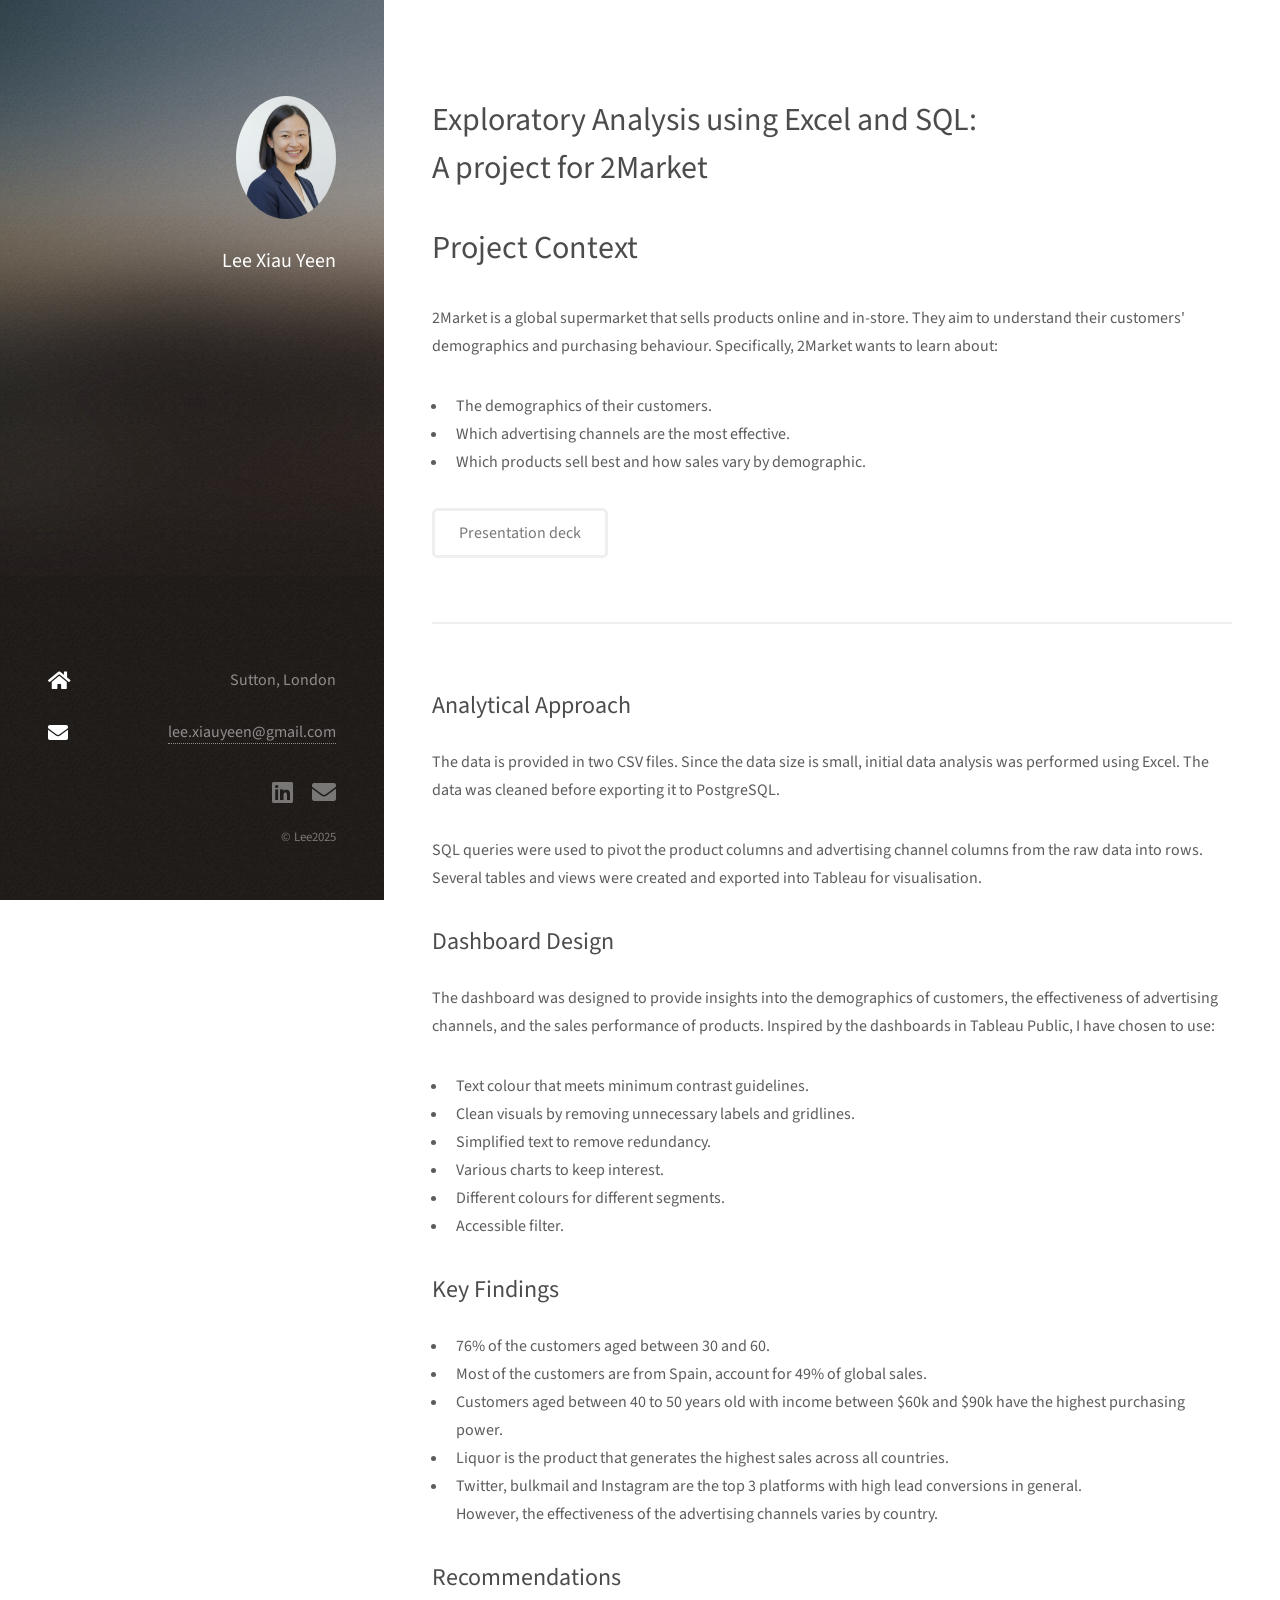
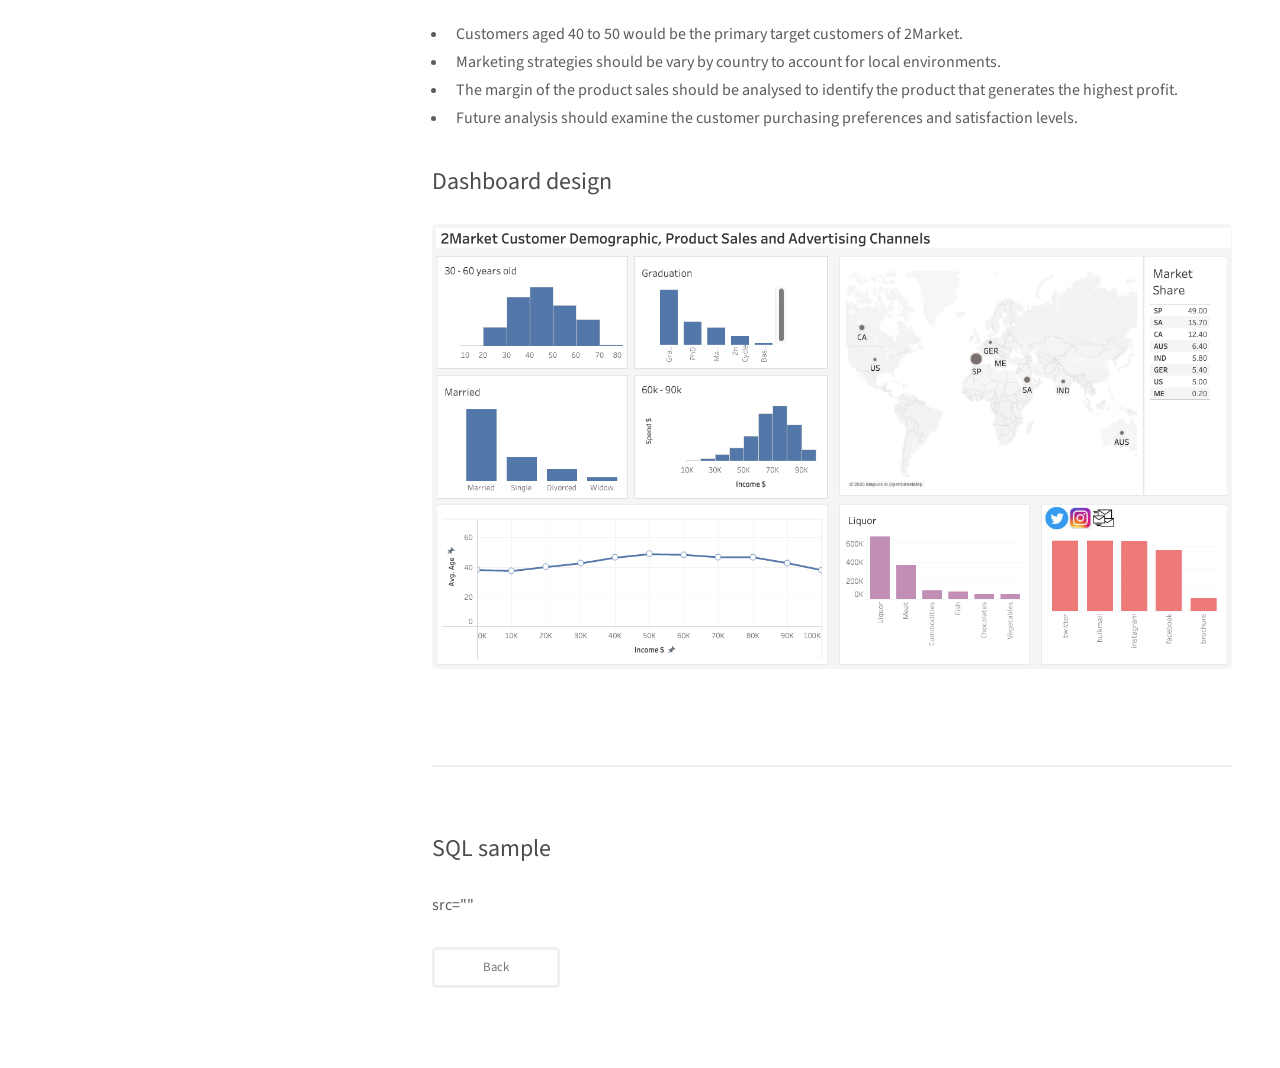
==== commit f7cee8ec: "added github gist link for SQL sample" ====
--- a/2Market.html
+++ b/2Market.html
@@ -110,13 +110,9 @@
 				<!-- Three -->
 					<section id="three">
 
-						<h2>SQL </h2>
-							<iframe
-  							src="http://localhost:8888/notebooks/Course%203%20Python/Assignment/Lee_Xiau%20Yeen_DA301_Assignment_Notebook.ipynb?"
-  							width="100%"
-  							height="500px"
-							></iframe>
-							<br /> <br />
+						<h2>SQL sample</h2>
+							src="<script src="https://gist.github.com/XiauYeen/d86690cd63f63bc8ec57fe3c9ca797f3.js"></script>"
+  							<br /> <br />
 
 					<footer>
 							<ul class="actions">
@@ -481,4 +477,4 @@
 			<script src="assets/js/main.js"></script>
 
 	</body>
-</html>+</html>
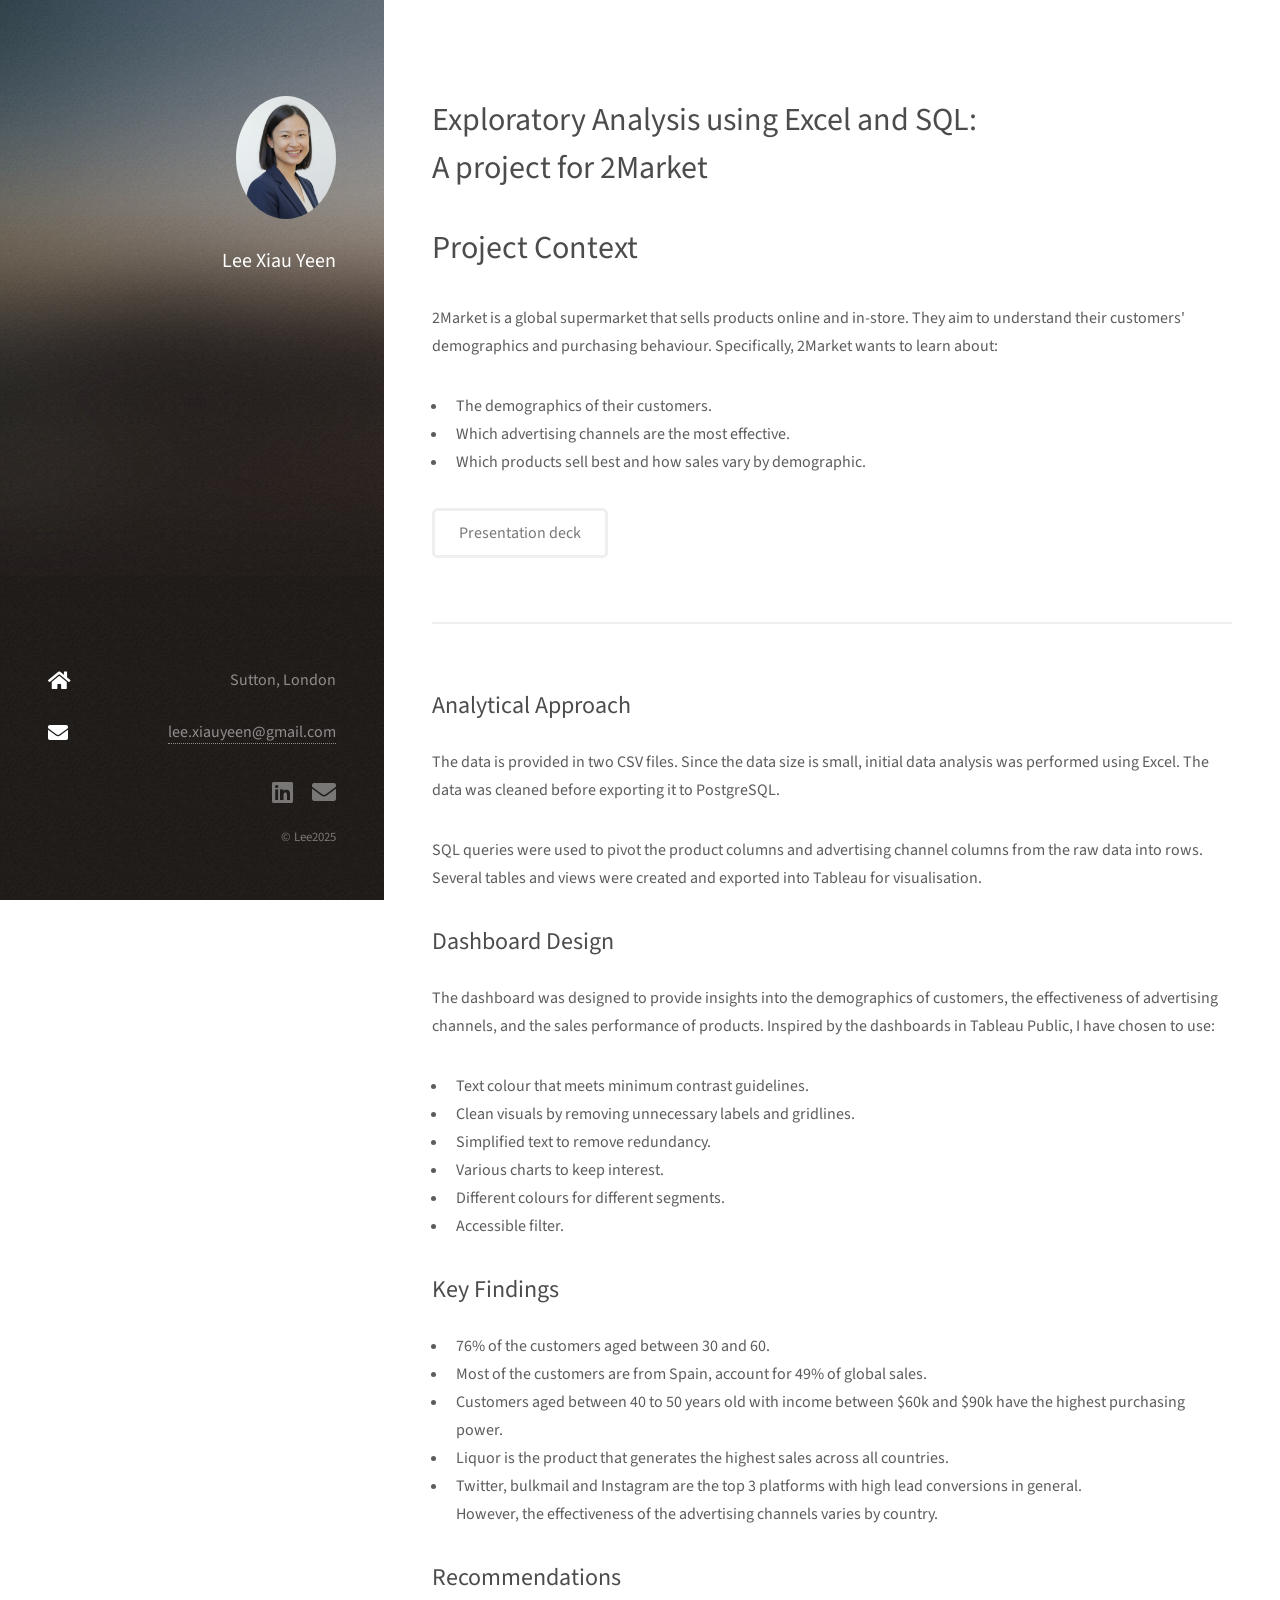
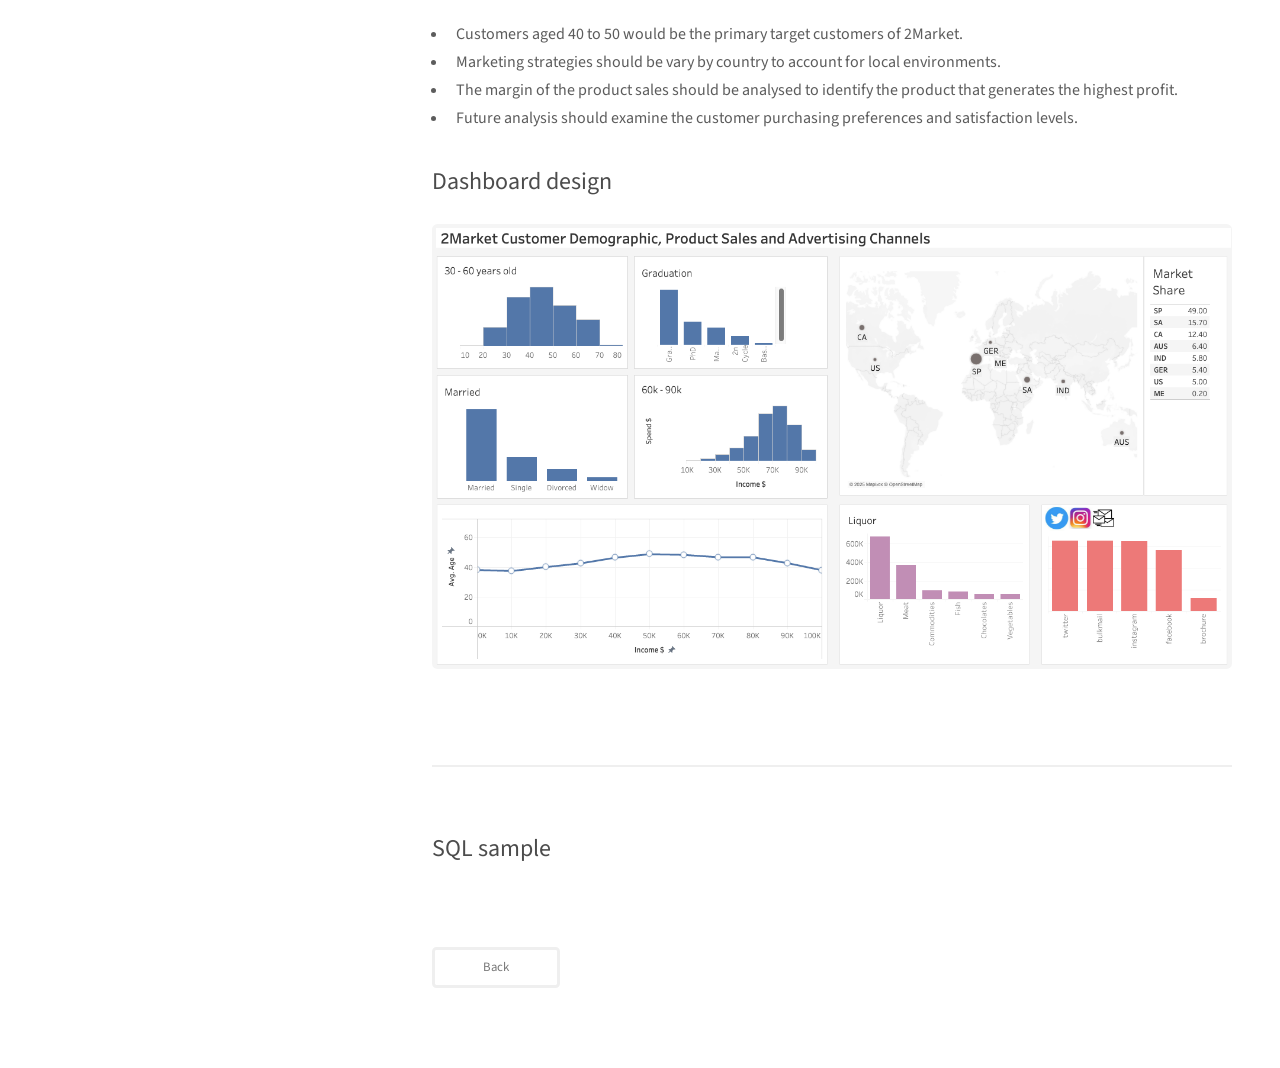
==== commit 5ae95cc3: "Update URL link for back button" ====
--- a/2Market.html
+++ b/2Market.html
@@ -111,12 +111,12 @@
 					<section id="three">
 
 						<h2>SQL sample</h2>
-							src="<script src="https://gist.github.com/XiauYeen/d86690cd63f63bc8ec57fe3c9ca797f3.js"></script>"
+							<script src="https://gist.github.com/XiauYeen/d86690cd63f63bc8ec57fe3c9ca797f3.js"></script>
   							<br /> <br />
 
 					<footer>
 							<ul class="actions">
-							<li><a href="http://127.0.0.1:5500/html5up-strata.Lee/index.html" class="button small">Back</a></li>
+							<li><a href="https://xiauyeen.github.io/" class="button small">Back</a></li>
 							</ul>
 						</footer>
 
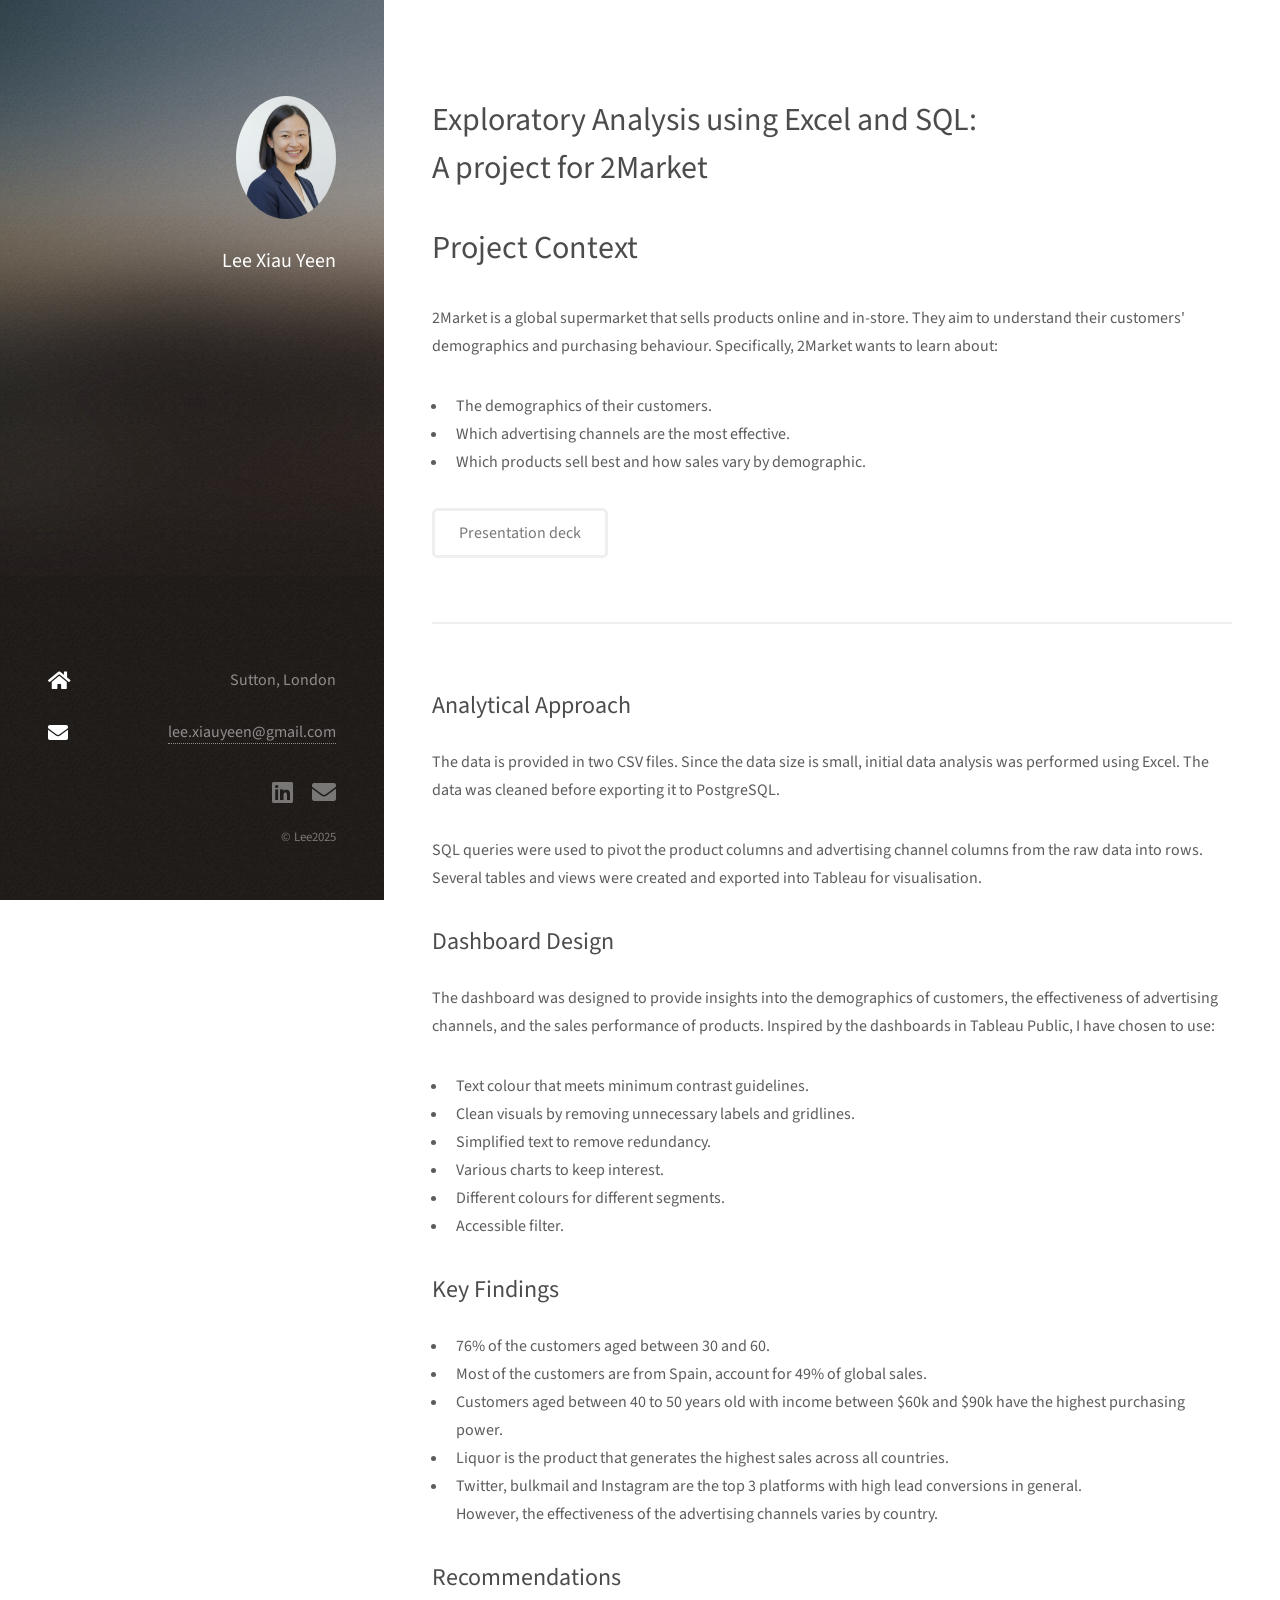
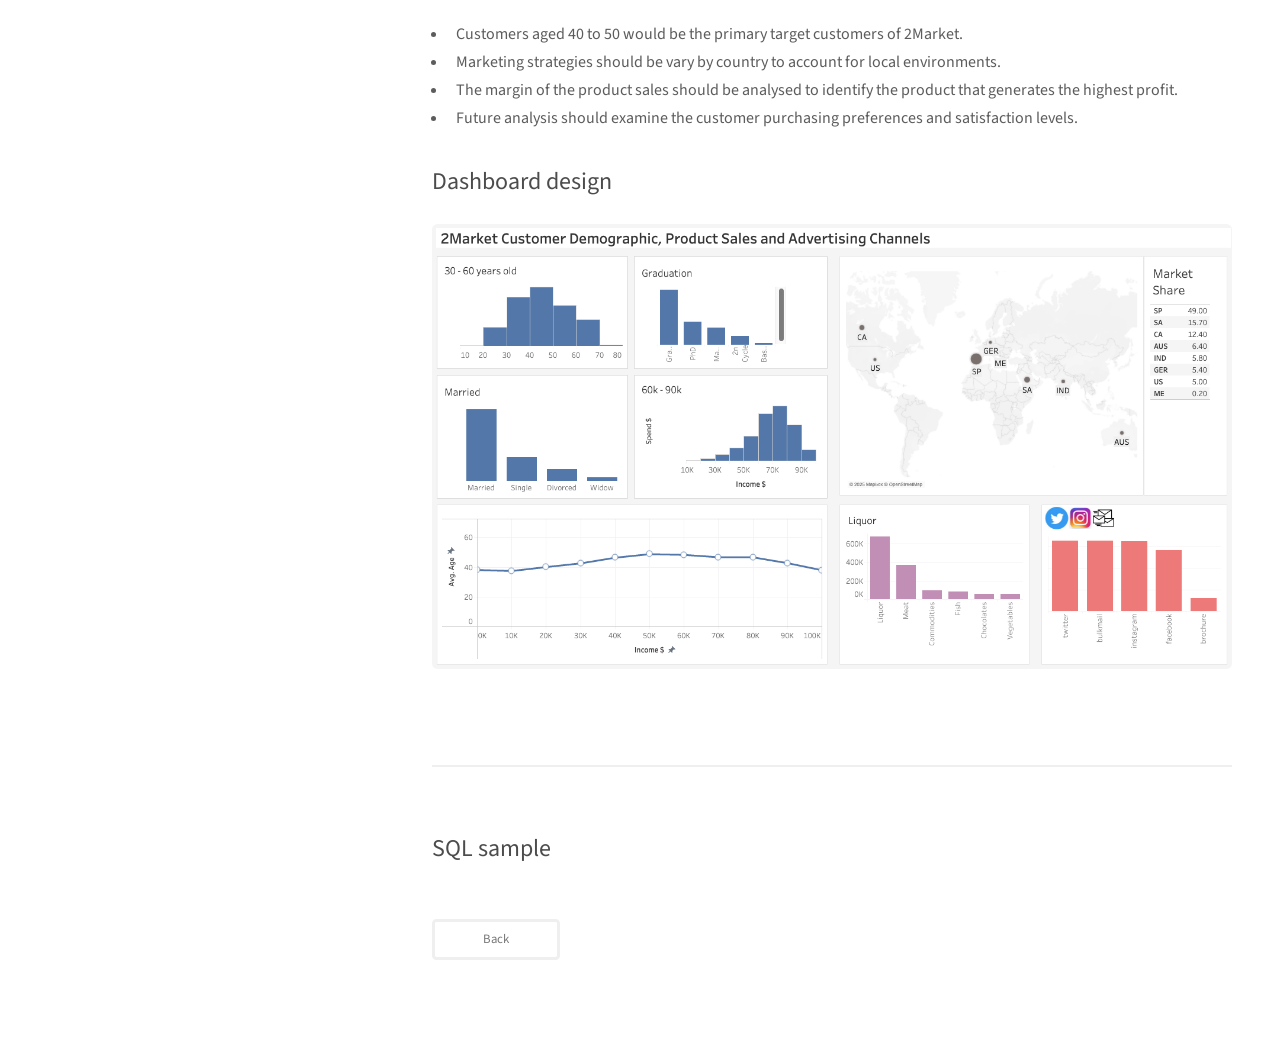
==== commit 7b32116f: "update SQL sample section" ====
--- a/2Market.html
+++ b/2Market.html
@@ -109,10 +109,10 @@
 
 				<!-- Three -->
 					<section id="three">
-
+					<div class="code-container">
 						<h2>SQL sample</h2>
 							<script src="https://gist.github.com/XiauYeen/d86690cd63f63bc8ec57fe3c9ca797f3.js"></script>
-  							<br /> <br />
+  							<br /> 
 
 					<footer>
 							<ul class="actions">
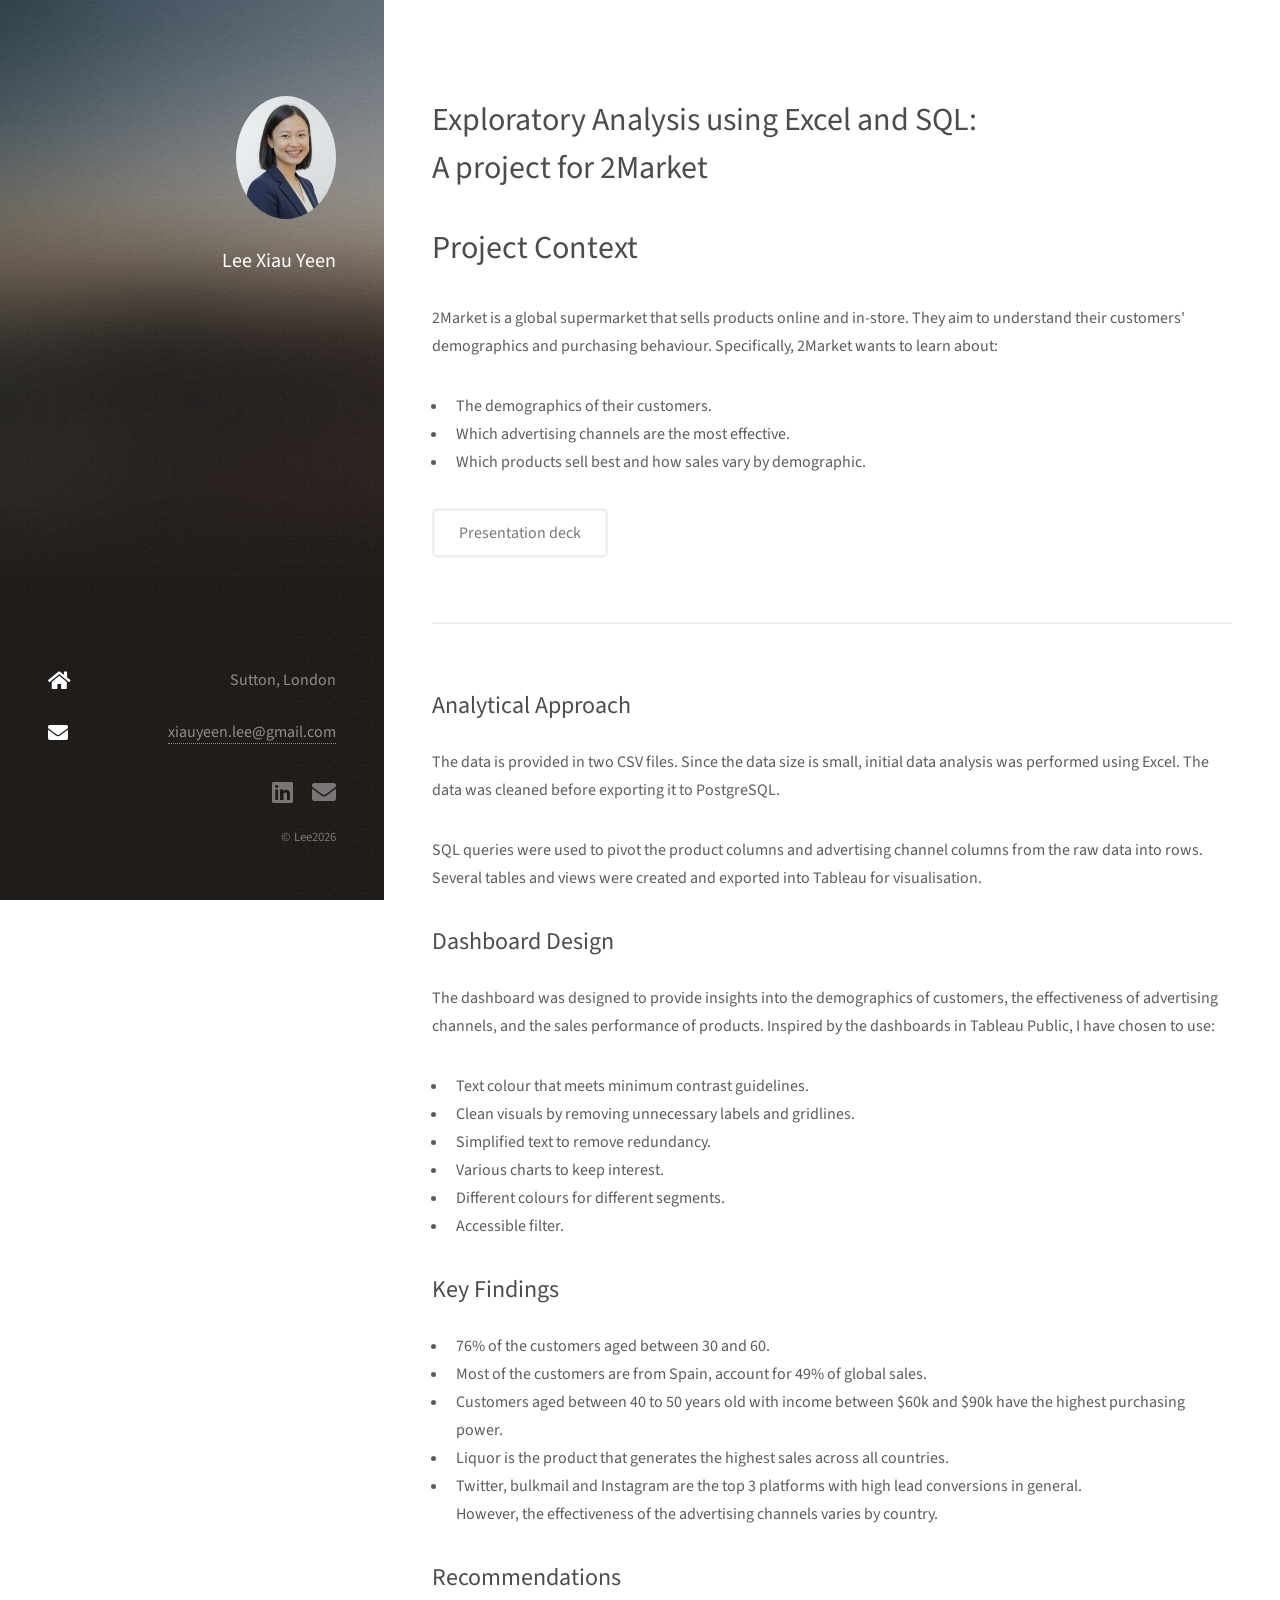
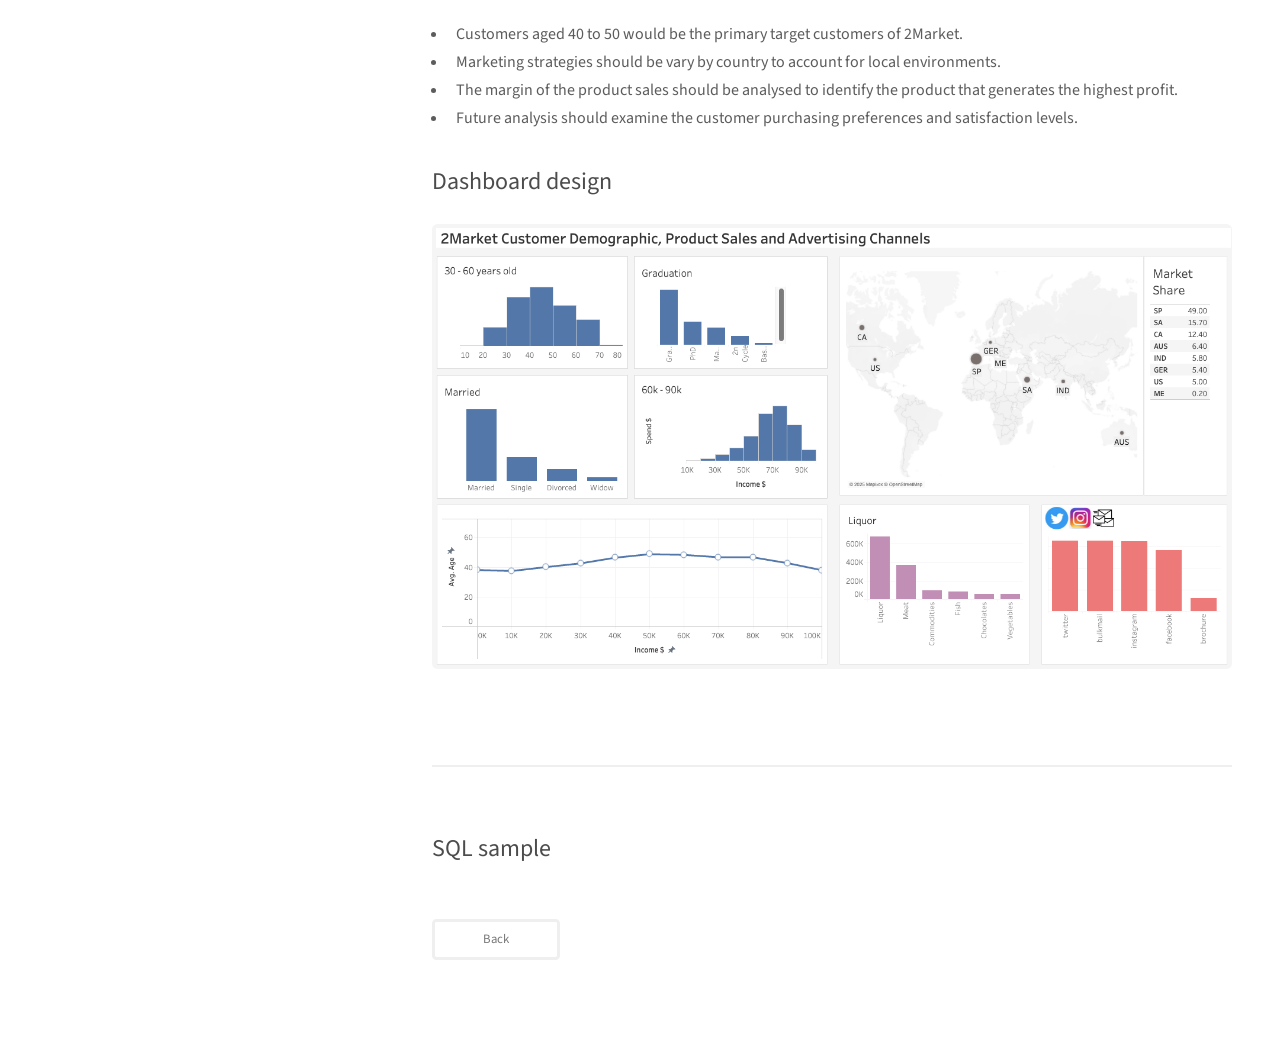
==== commit 7ba41b65: "Update email address" ====
--- a/2Market.html
+++ b/2Market.html
@@ -454,16 +454,16 @@
 					</li>
 					<li>
 					<h3 class="icon solid fa-envelope"><span class="label">Email</span></h3>
-						<a href="#">lee.xiauyeen@gmail.com</a>
+						<a href="#">xiauyeen.lee@gmail.com</a>
 					</li>
 				</ul>
 					<ul class="icons">
 						
 						<li><a href="https://www.linkedin.com/in/xiau-yeen-lee-0aab9ab6/" class="icon brands fa-linkedin"><span class="label">linkedin</span></a></li>
-						<li><a href="mailto:lee.xiauyeen@gmail.com" class="icon solid fa-envelope"><span class="label">Email</span></a></li>
+						<li><a href="mailto:xiauyeen.lee@gmail.com" class="icon solid fa-envelope"><span class="label">Email</span></a></li>
 					</ul>
 					<ul class="copyright">
-						<li>&copy; Lee2025</li>
+						<li>&copy; Lee2026</li>
 					</ul>
 				</div>
 			</footer>
